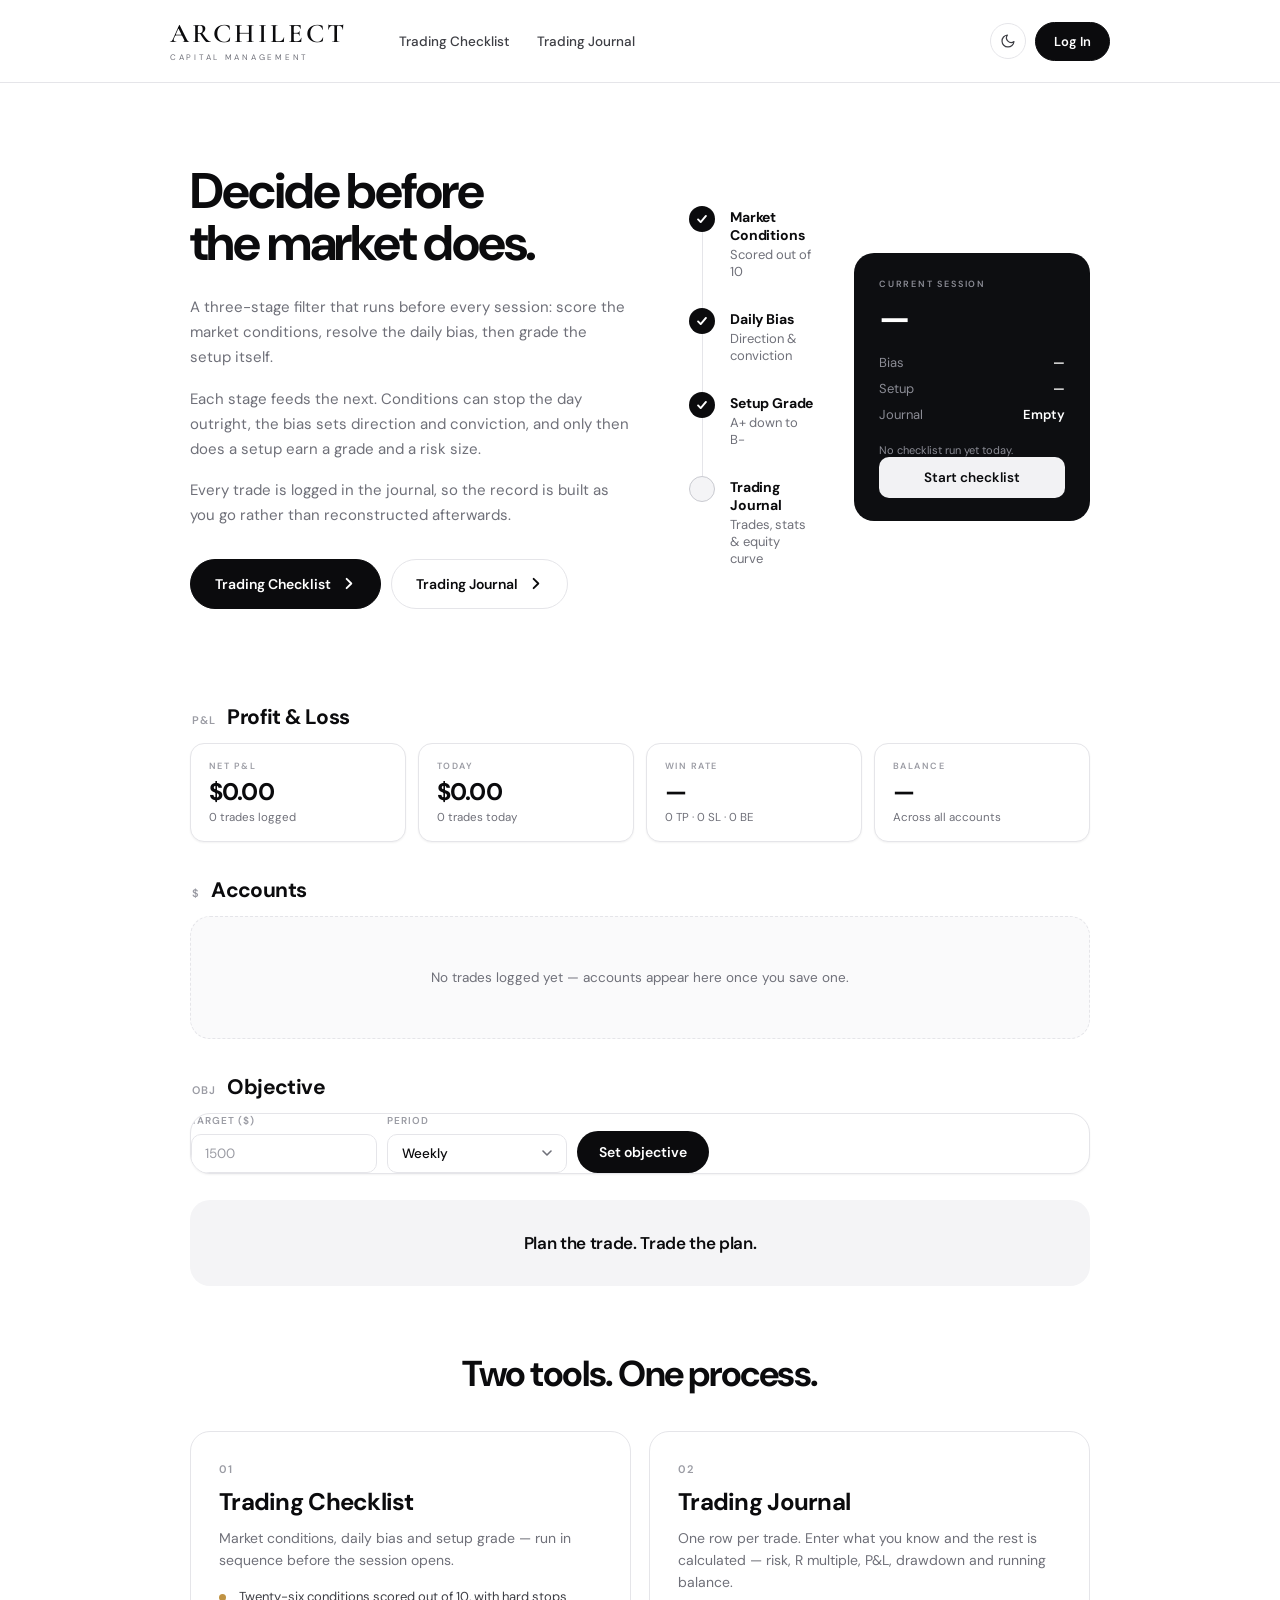
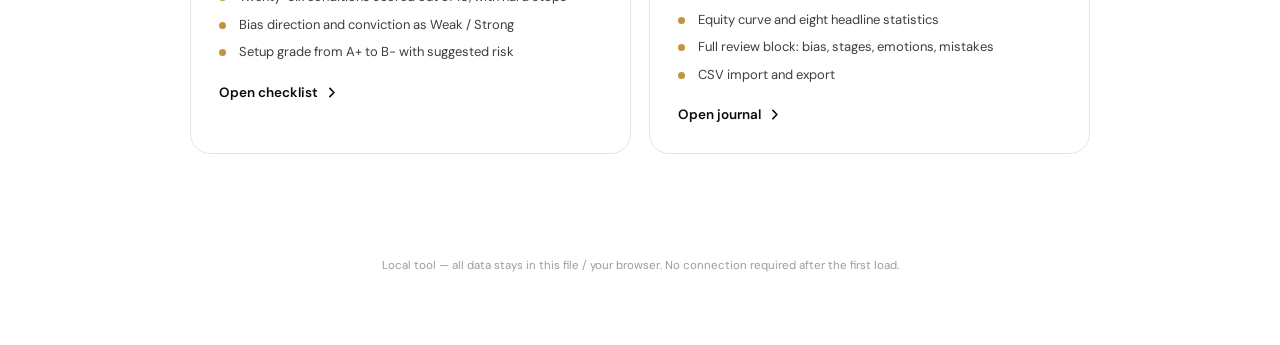
==== index.html @ 13e361a7 "Refactorisation complète de l'architecture" ====
<!DOCTYPE html>
<html lang="en">
<head>
<meta charset="UTF-8">
<meta name="viewport" content="width=device-width, initial-scale=1, viewport-fit=cover">
<meta name="view-transition" content="same-origin">
<title>Archilect — Dashboard</title>
<script src="js/theme-preboot.js"></script>
<link rel="preconnect" href="https://fonts.googleapis.com">
<link href="https://fonts.googleapis.com/css2?family=DM+Mono:wght@400;500&family=DM+Sans:opsz,wght@9..40,400;9..40,500;9..40,600;9..40,700&family=Cormorant+Garamond:wght@500;600&display=swap" rel="stylesheet">
<link rel="stylesheet" href="css/tokens.css">
<link rel="stylesheet" href="css/layout.css">
<link rel="stylesheet" href="css/components.css">
<link rel="stylesheet" href="css/journal-widget.css">
<link rel="stylesheet" href="css/home.css">
<link rel="stylesheet" href="css/journal-page.css">
<link rel="stylesheet" href="css/navigation.css">
<link rel="stylesheet" href="css/dashboard.css">
</head>
<body class="booting no-stepper">

<header class="app-header">
  <div class="header-top">
    <a class="brand" href="index.html" aria-label="Dashboard">
      <span class="mark">Archilect</span>
      <span class="sub">Capital Management</span>
    </a>
    <nav class="home-nav">
      <a class="home-navlink" href="trading-checklist.html">Trading Checklist</a>
      <a class="home-navlink" href="trading-journal.html">Trading Journal</a>
    </nav>
    <div class="header-actions">
      <button class="icon-btn" id="themeBtn" type="button" aria-label="Toggle day / night theme" title="Toggle day / night theme">
        <svg class="icon-moon" viewBox="0 0 24 24" fill="none" stroke="currentColor" stroke-width="1.8" stroke-linecap="round" stroke-linejoin="round" aria-hidden="true"><path d="M21 12.8A9 9 0 1 1 11.2 3a7 7 0 0 0 9.8 9.8z"/></svg>
        <svg class="icon-sun" viewBox="0 0 24 24" fill="none" stroke="currentColor" stroke-width="1.8" stroke-linecap="round" stroke-linejoin="round" aria-hidden="true"><circle cx="12" cy="12" r="4"/><path d="M12 2v2M12 20v2M4.9 4.9l1.4 1.4M17.7 17.7l1.4 1.4M2 12h2M20 12h2M4.9 19.1l1.4-1.4M17.7 6.3l1.4-1.4"/></svg>
      </button>
      <button class="header-cta" id="loginBtn" type="button">Log In</button>
    </div>
  </div>
</header>

<main>

<div id="dashboard-content">

  <section class="home-hero">
    <div class="home-lead">
      <h1 class="home-h1">Decide before<br>the market does.</h1>
      <p>A three-stage filter that runs before every session: score the market conditions, resolve the daily bias, then grade the setup itself.</p>
      <p>Each stage feeds the next. Conditions can stop the day outright, the bias sets direction and conviction, and only then does a setup earn a grade and a risk size.</p>
      <p>Every trade is logged in the journal, so the record is built as you go rather than reconstructed afterwards.</p>
      <div class="home-ctas">
        <a class="home-cta" href="trading-checklist.html"><span>Trading Checklist</span><svg viewBox="0 0 16 16" fill="none" stroke="currentColor" stroke-width="2" stroke-linecap="round" stroke-linejoin="round" aria-hidden="true"><path d="M6 3l5 5-5 5"/></svg></a>
        <a class="home-cta ghost" href="trading-journal.html"><span>Trading Journal</span><svg viewBox="0 0 16 16" fill="none" stroke="currentColor" stroke-width="2" stroke-linecap="round" stroke-linejoin="round" aria-hidden="true"><path d="M6 3l5 5-5 5"/></svg></a>
      </div>
    </div>

    <div class="home-visual">
      <ol class="flow">
        <li class="flow-step"><span class="flow-line"></span><span class="flow-dot"><svg viewBox="0 0 16 16" fill="none" stroke="currentColor" stroke-width="2.2" stroke-linecap="round" stroke-linejoin="round" aria-hidden="true"><path d="M3.5 8.5l3 3 6-7"/></svg></span>
          <span class="flow-text"><span class="flow-name">Market Conditions</span><span class="flow-meta">Scored out of 10</span></span></li>
        <li class="flow-step"><span class="flow-line"></span><span class="flow-dot"><svg viewBox="0 0 16 16" fill="none" stroke="currentColor" stroke-width="2.2" stroke-linecap="round" stroke-linejoin="round" aria-hidden="true"><path d="M3.5 8.5l3 3 6-7"/></svg></span>
          <span class="flow-text"><span class="flow-name">Daily Bias</span><span class="flow-meta">Direction &amp; conviction</span></span></li>
        <li class="flow-step"><span class="flow-line"></span><span class="flow-dot"><svg viewBox="0 0 16 16" fill="none" stroke="currentColor" stroke-width="2.2" stroke-linecap="round" stroke-linejoin="round" aria-hidden="true"><path d="M3.5 8.5l3 3 6-7"/></svg></span>
          <span class="flow-text"><span class="flow-name">Setup Grade</span><span class="flow-meta">A+ down to B-</span></span></li>
        <li class="flow-step"><span class="flow-dot flow-dot-idle"></span>
          <span class="flow-text"><span class="flow-name">Trading Journal</span><span class="flow-meta">Trades, stats &amp; equity curve</span></span></li>
      </ol>

      <div class="snapshot">
        <span class="snap-label">Current session</span>
        <div class="snap-score" id="dash-score">—</div>
        <div class="snap-rows">
          <div class="snap-row"><span>Bias</span><b id="dash-bias">—</b></div>
          <div class="snap-row"><span>Setup</span><b id="dash-grade">—</b></div>
          <div class="snap-row"><span>Journal</span><b id="dash-trades">—</b></div>
        </div>
        <span class="dash-checklist-note" id="dash-checklist-note"></span>
        <a class="snap-btn" id="dash-continue-btn" href="trading-checklist.html">Continue checklist</a>
      </div>
    </div>
  </section>

  <section class="section-group dashboard-section">
    <div class="section-title"><span class="idx">P&amp;L</span>Profit &amp; Loss</div>
    <div class="stat-grid" id="dash-pnl-stats"></div>
  </section>

  <section class="section-group dashboard-section">
    <div class="section-title"><span class="idx">$</span>Accounts</div>
    <div id="dash-accounts"></div>
  </section>

  <section class="section-group dashboard-section">
    <div class="section-title"><span class="idx">Obj</span>Objective</div>
    <div class="card">
      <div class="obj-form" id="obj-form" style="display:none;">
        <div class="jf"><label style="font-size:10px; color:var(--faint); display:block; margin-bottom:7px; text-transform:uppercase; letter-spacing:.1em; font-weight:600;">Target ($)</label><input type="number" id="obj-amount" placeholder="1500" step="any"></div>
        <div class="jf"><label style="font-size:10px; color:var(--faint); display:block; margin-bottom:7px; text-transform:uppercase; letter-spacing:.1em; font-weight:600;">Period</label>
          <select id="obj-period"><option value="weekly">Weekly</option><option value="monthly">Monthly</option></select>
        </div>
        <button class="save-btn" id="obj-save" type="button" style="width:auto; padding:12px 22px;">Set objective</button>
      </div>
      <div class="obj-progress" id="obj-progress" style="display:none;">
        <div class="obj-row">
          <span class="obj-amounts" id="obj-amounts">—</span>
          <span class="obj-pct" id="obj-pct">0%</span>
        </div>
        <div class="progress-track"><div class="progress-fill" id="obj-fill"></div></div>
        <div class="obj-note" id="obj-note"></div>
      </div>
      <button class="obj-edit-link" id="obj-edit-link" type="button" style="display:none;">Edit objective</button>
    </div>
  </section>

  <div class="quote-band">Plan the trade. Trade the plan.</div>

  <section class="home-close">
    <h2 class="home-h2">Two tools. One process.</h2>
    <div class="home-pages">
      <a class="page-card" href="trading-checklist.html">
        <span class="pc-idx">01</span>
        <span class="pc-name">Trading Checklist</span>
        <span class="pc-desc">Market conditions, daily bias and setup grade — run in sequence before the session opens.</span>
        <ul class="pc-list">
          <li>Twenty-six conditions scored out of 10, with hard stops</li>
          <li>Bias direction and conviction as Weak / Strong</li>
          <li>Setup grade from A+ to B- with suggested risk</li>
        </ul>
        <span class="pc-go">Open checklist<svg viewBox="0 0 16 16" fill="none" stroke="currentColor" stroke-width="2" stroke-linecap="round" stroke-linejoin="round" aria-hidden="true"><path d="M6 3l5 5-5 5"/></svg></span>
      </a>
      <a class="page-card" href="trading-journal.html">
        <span class="pc-idx">02</span>
        <span class="pc-name">Trading Journal</span>
        <span class="pc-desc">One row per trade. Enter what you know and the rest is calculated — risk, R multiple, P&amp;L, drawdown and running balance.</span>
        <ul class="pc-list">
          <li>Equity curve and eight headline statistics</li>
          <li>Full review block: bias, stages, emotions, mistakes</li>
          <li>CSV import and export</li>
        </ul>
        <span class="pc-go">Open journal<svg viewBox="0 0 16 16" fill="none" stroke="currentColor" stroke-width="2" stroke-linecap="round" stroke-linejoin="round" aria-hidden="true"><path d="M6 3l5 5-5 5"/></svg></span>
      </a>
    </div>
  </section>

</div>

</main>

<footer class="credit">Local tool — all data stays in this file / your browser. No connection required after the first load.</footer>

<script src="components/custom-dropdown.js"></script>
<script src="components/theme-toggle.js"></script>
<script src="js/trading-journal-engine.js"></script>
<script src="js/dashboard.js"></script>
<script src="js/page-transitions.js"></script>
</body>
</html>
---- css/tokens.css ----
/* ============================================================
   THEME TOKENS
   Light is the default; [data-theme="dark"] on <html> overrides.
   Every colour below is a token so the two themes stay in sync.
   ============================================================ */
:root{
  --bg:#ffffff;
  --surface:#ffffff;
  --menu-bg:#ffffff;
  --bg-alt:#f4f4f6;
  --hover:#fafafb;
  --ink:#0b0b0d;
  --ink-2:#3d3e44;
  --muted:#6f7079;
  --faint:#9b9ca4;
  --line:#e5e5e9;
  --line-strong:#c9cad0;
  --line-soft:#eeeef1;
  --header-bg:rgba(255,255,255,.92);
  --strip-bg:#f4f4f6;
  --strip-border:var(--line);
  --strip-line:var(--line);
  --strip-fg:var(--ink);
  --strip-label:var(--muted);
  --darkcard-bg:#0d0e11;
  --darkcard-line:transparent;
  --btn-bg:#0b0b0d;
  --btn-fg:#ffffff;
  --btn-bg-hover:#26272d;
  --focus-ring:rgba(13,14,17,.07);
  --dot-idle:#c9cad0;
  --dot-ring:#d3d4d9;
  --selection:#dfe0e4;
  --gold:#c09343;
  --gold-soft:rgba(192,147,67,.10);
  --gold-line:rgba(192,147,67,.30);
  --go:#0d8a5c;
  --go-soft:#e6f5ef;
  --go-line:#bfe3d4;
  --stop:#c62f22;
  --stop-soft:#fbebe9;
  --stop-line:#f3c9c4;
  --caution:#a97407;
  --caution-soft:#fcf3e2;
  --caution-line:#eeddb9;
  --grey-soft:#f1f1f4;
  --shadow-sm:0 1px 2px rgba(13,14,17,.05);
  --shadow-lg:0 18px 44px rgba(13,14,17,.14);
  --chev:url("data:image/svg+xml,%3Csvg xmlns='http://www.w3.org/2000/svg' width='10' height='6' viewBox='0 0 10 6'%3E%3Cpath d='M1 1l4 4 4-4' fill='none' stroke='%236f7079' stroke-width='1.6' stroke-linecap='round' stroke-linejoin='round'/%3E%3C/svg%3E");
  --font-brand:'Cormorant Garamond',Georgia,'Times New Roman',serif;
  --font-body:'DM Sans',ui-sans-serif,-apple-system,'Segoe UI',sans-serif;
  --font-mono:'DM Mono',ui-monospace,'SF Mono',monospace;
  --radius:20px;
  --radius-md:14px;
  --radius-sm:10px;
  color-scheme:light;
}
html[data-theme="dark"]{
  --picker-filter:invert(1);
  --bg:#0a0b0d;
  --surface:#141519;
  --menu-bg:#1b1c22;
  --bg-alt:#1b1c21;
  --hover:#1a1b20;
  --ink:#f2f2f4;
  --ink-2:#c3c4ca;
  --muted:#8b8c95;
  --faint:#6a6b74;
  --line:#26272d;
  --line-strong:#3a3b43;
  --line-soft:#1f2025;
  --header-bg:rgba(10,11,13,.90);
  --strip-bg:#1b1c22;
  --strip-border:#2a2b31;
  --strip-line:#2f3038;
  --strip-fg:#f2f2f4;
  --strip-label:#8b8c95;
  --darkcard-bg:#1b1c22;
  --darkcard-line:#2a2b31;
  --btn-bg:#f2f2f4;
  --btn-fg:#0a0b0d;
  --btn-bg-hover:#dcdce0;
  --focus-ring:rgba(242,242,244,.13);
  --dot-idle:#3a3b43;
  --dot-ring:#2f3038;
  --selection:#2f3038;
  --gold:#dabb6f;
  --gold-soft:rgba(218,187,111,.12);
  --gold-line:rgba(218,187,111,.32);
  --go:#3fbf8a;
  --go-soft:rgba(63,191,138,.14);
  --go-line:rgba(63,191,138,.30);
  --stop:#f0776a;
  --stop-soft:rgba(240,119,106,.14);
  --stop-line:rgba(240,119,106,.30);
  --caution:#e0b25c;
  --caution-soft:rgba(224,178,92,.14);
  --caution-line:rgba(224,178,92,.30);
  --grey-soft:#22232a;
  --shadow-sm:0 1px 2px rgba(0,0,0,.40);
  --shadow-lg:0 20px 48px rgba(0,0,0,.62);
  --chev:url("data:image/svg+xml,%3Csvg xmlns='http://www.w3.org/2000/svg' width='10' height='6' viewBox='0 0 10 6'%3E%3Cpath d='M1 1l4 4 4-4' fill='none' stroke='%238b8c95' stroke-width='1.6' stroke-linecap='round' stroke-linejoin='round'/%3E%3C/svg%3E");
  color-scheme:dark;
}

*{box-sizing:border-box;}
html,body{margin:0;padding:0;}
body{
  background:var(--bg);
  color:var(--ink);
  font-family:var(--font-body);
  font-size:15px;
  -webkit-font-smoothing:antialiased;
  padding-bottom:72px;
}
button{font-family:inherit;}
::selection{background:var(--selection);}
/* Only the surfaces cross-fade when the theme flips; everything else swaps instantly. */
body, header.app-header, .card, .summary, .status-strip, .entry, .snap-card,
.empty-state, .cselect-trigger, .seg-btn, .tool-btn, .reset-btn, .icon-btn{
  transition:background-color .22s ease, border-color .22s ease, color .22s ease;
}
---- css/layout.css ----
/* ---------- Header ---------- */
header.app-header{
  position:sticky; top:0; z-index:30;
  background:var(--header-bg);
  backdrop-filter:blur(14px);
  border-bottom:1px solid var(--line);
  padding:20px 20px 0 20px;
}
.header-top{
  display:flex; align-items:center; justify-content:space-between;
  max-width:940px; margin:0 auto; gap:14px;
}
.brand{display:flex; flex-direction:column; gap:5px;}
.brand .mark{
  font-family:var(--font-brand); font-weight:600; font-size:27px;
  letter-spacing:.11em; line-height:1; color:var(--ink);
  text-transform:uppercase;
}
.brand .sub{
  font-size:8px; color:var(--muted); letter-spacing:.34em;
  text-transform:uppercase; font-weight:400;
}
.header-actions{display:flex; align-items:center; gap:9px;}
.icon-btn{
  width:36px; height:36px; flex-shrink:0;
  display:flex; align-items:center; justify-content:center;
  background:transparent; border:1px solid var(--line); border-radius:999px;
  color:var(--ink-2); cursor:pointer; padding:0;
}
.icon-btn:hover{border-color:var(--ink); color:var(--ink); background:var(--bg-alt);}
.icon-btn svg{width:16px; height:16px; display:block;}
html:not([data-theme="dark"]) .icon-btn .icon-sun{display:none;}
html[data-theme="dark"] .icon-btn .icon-moon{display:none;}
.reset-btn{
  background:transparent; border:1px solid var(--line); color:var(--ink-2);
  font-size:12px; font-weight:500;
  padding:9px 16px; border-radius:999px; cursor:pointer; white-space:nowrap;
}
.reset-btn:hover{border-color:var(--ink); color:var(--ink); background:var(--bg-alt);}

/* ---------- Persistent status strip ---------- */
.status-strip{
  max-width:940px; margin:16px auto 0 auto;
  display:flex; align-items:stretch;
  background:var(--strip-bg); border:1px solid var(--strip-border);
  border-radius:var(--radius-md); overflow:hidden;
}
.status-item{
  flex:1 1 0; min-width:0;
  display:flex; flex-direction:column; gap:6px;
  padding:13px 18px;
}
.status-item + .status-item{border-left:1px solid var(--strip-line);}
.status-item .ss-label{
  font-size:8.5px; letter-spacing:.2em; color:var(--strip-label);
  text-transform:uppercase; font-weight:500;
}
.status-item .ss-row{display:flex; align-items:center; gap:9px; flex-wrap:wrap;}
.status-item .ss-value{
  font-weight:700; font-size:17px; color:var(--strip-fg); white-space:nowrap;
  letter-spacing:-.02em; font-variant-numeric:tabular-nums;
  display:grid; grid-template-columns:1fr; opacity:1; margin-right:0;
  transition:grid-template-columns .32s cubic-bezier(.33,.1,.25,1), opacity .22s ease,
             margin-right .32s cubic-bezier(.33,.1,.25,1);
}
.status-item .ss-value > span{overflow:hidden; min-width:0; display:block;}
.status-item .ss-value.collapsed-x{grid-template-columns:0fr; opacity:0; margin-right:-9px;}
.status-item .ss-tag{
  font-size:9.5px; font-weight:600; letter-spacing:.07em;
  padding:4px 9px; border-radius:999px; white-space:nowrap; text-transform:uppercase;
}
.status-item .ss-tag.go{background:var(--go-soft); color:var(--go);}
.status-item .ss-tag.stop{background:var(--stop-soft); color:var(--stop);}
.status-item .ss-tag.caution{background:var(--caution-soft); color:var(--caution);}
.status-item .ss-tag.grey{background:var(--grey-soft); color:var(--muted);}
.status-item .ss-tag.gold{background:var(--gold-soft); color:var(--gold);}

/* ---------- Stepper ---------- */
nav.stepper{
  max-width:940px; margin:8px auto 0 auto;
  display:flex; align-items:stretch;
  overflow-x:auto; -ms-overflow-style:none; scrollbar-width:none;
}
nav.stepper::-webkit-scrollbar{display:none;}
.step{
  flex:1 1 0; min-width:112px;
  display:flex; flex-direction:column; align-items:center; gap:7px;
  padding:12px 4px 13px 4px;
  cursor:pointer; position:relative; background:none; border:none; color:inherit;
}
.step .rail{
  position:absolute; top:20px; left:-50%; width:100%; height:1.5px;
  background:var(--line); z-index:0;
}
.step:first-child .rail{display:none;}
.step .light{
  width:9px; height:9px; border-radius:50%; background:var(--dot-idle);
  border:2px solid var(--bg); box-shadow:0 0 0 1.5px var(--line);
  z-index:1; transition:.25s;
}
.step .light.go{background:var(--go); box-shadow:0 0 0 1.5px var(--go-line);}
.step .light.stop{background:var(--stop); box-shadow:0 0 0 1.5px var(--stop-line);}
.step .light.caution{background:var(--caution); box-shadow:0 0 0 1.5px var(--caution-line);}
.step .light.neutral{background:var(--ink); box-shadow:0 0 0 1.5px var(--dot-ring);}
.step .num{font-size:9.5px; color:var(--faint); font-weight:500; letter-spacing:.08em;}
.step .label{font-size:12.5px; font-weight:600; color:var(--muted); letter-spacing:-.005em;}
.step.active .label{color:var(--ink);}
.step .stateline{font-size:10px; color:var(--faint); font-variant-numeric:tabular-nums;}

/* ---------- Layout ---------- */
main{max-width:940px; margin:0 auto; padding:30px 20px 48px 20px;}
.panel{display:none;}
.panel.active{display:block; animation:fade .52s cubic-bezier(.22,.61,.36,1);}
@keyframes fade{from{opacity:0; transform:translateY(9px);} to{opacity:1; transform:translateY(0);}}

/* ---------- Cross-page transitions ---------- */
/* Two layers. The View Transitions API (opt-in via <meta name="view-transition"
   content="same-origin"> in every page's <head>) where the browser supports cross-document
   transitions on this origin. Underneath it, js/page-transitions.js drives a plain opacity
   fade that works everywhere else too — notably two file:// documents, which some browsers
   treat as different origins and simply skip the API for. */
::view-transition-old(root){ animation: page-fade-out .18s cubic-bezier(.4,0,1,1) both; }
::view-transition-new(root){ animation: page-fade-in .2s cubic-bezier(.22,.61,.36,1) both; }
@keyframes page-fade-out{ from{opacity:1;} to{opacity:0;} }
@keyframes page-fade-in{ from{opacity:0;} to{opacity:1;} }

/* One mechanism only — a CSS `animation` and a `transition` on the same property fight each
   other (animations win the cascade), which is why an earlier version of this looked like a
   dead pause instead of a fade. Entrance reuses the .booting class every page already starts
   with and clears via requestAnimationFrame, so there's nothing extra to wire up. */
/* `transition` is a shorthand — a second declaration replaces rather than merges with
   tokens.css's body{transition:background-color...} theme crossfade, so everything body
   needs to transition has to be listed together here (this rule loads after tokens.css). */
body{
  transform-origin:50% 40%;
  transition:opacity .18s cubic-bezier(.22,.61,.36,1), transform .18s cubic-bezier(.22,.61,.36,1),
    background-color .22s ease, border-color .22s ease, color .22s ease;
}
body.booting{ opacity:0; transform:scale(.985) translateY(4px); }
body.page-out{ opacity:0; transform:scale(1.015); pointer-events:none; }

@media (prefers-reduced-motion:reduce){
  ::view-transition-group(*), ::view-transition-old(*), ::view-transition-new(*){ animation:none !important; }
  body{ transition:none; }
}

/* ---------- Summary ---------- */
.summary{
  border:1px solid var(--line); background:var(--surface);
  border-radius:var(--radius); padding:22px 24px; margin-bottom:26px;
  display:flex; flex-wrap:wrap; gap:16px; align-items:center; justify-content:space-between;
  box-shadow:var(--shadow-sm);
}
.summary .verdict-block{display:flex; align-items:center; gap:14px; min-width:0;}
.verdict-pill{
  font-weight:600; font-size:12px; letter-spacing:.02em;
  padding:7px 14px; border-radius:999px; white-space:nowrap;
}
.verdict-pill.go{background:var(--go-soft); color:var(--go); border:1px solid var(--go-line);}
.verdict-pill.stop{background:var(--stop-soft); color:var(--stop); border:1px solid var(--stop-line);}
.verdict-pill.caution{background:var(--caution-soft); color:var(--caution); border:1px solid var(--caution-line);}
.verdict-pill.grey{background:var(--grey-soft); color:var(--muted); border:1px solid var(--line);}
.verdict-pill.gold{background:var(--gold-soft); color:var(--gold); border:1px solid var(--gold-line);}
.summary .score{
  font-size:36px; font-weight:700; letter-spacing:-.035em; line-height:1;
  font-variant-numeric:tabular-nums;
}
.summary .score .of10{font-size:15px; color:var(--faint); font-weight:500; letter-spacing:-.01em;}
/* Collapses sideways so the verdict pill slides across, matching the header strip. */
.summary .score.score-collapse{
  display:grid; grid-template-columns:1fr; opacity:1; margin-right:0;
  transition:grid-template-columns .32s cubic-bezier(.33,.1,.25,1), opacity .22s ease,
             margin-right .32s cubic-bezier(.33,.1,.25,1);
}
.summary .score.score-collapse > span{overflow:hidden; min-width:0; display:block; white-space:nowrap;}
.summary .score.score-collapse.collapsed-x{grid-template-columns:0fr; opacity:0; margin-right:-14px;}
.summary .meta{font-size:12.5px; color:var(--muted); max-width:100%;}
.summary .alerts{
  width:100%; font-size:12.5px; color:var(--caution); font-weight:500;
  border-top:1px solid transparent; margin-top:0; padding-top:0;
  display:grid; grid-template-rows:0fr; opacity:0;
  transition:grid-template-rows .34s cubic-bezier(.33,.1,.25,1), opacity .2s ease,
             margin-top .34s cubic-bezier(.33,.1,.25,1), padding-top .34s cubic-bezier(.33,.1,.25,1),
             border-top-color .3s ease;
}
.summary .alerts > span{overflow:hidden; min-height:0; display:block;}
.summary .alerts.show{
  grid-template-rows:1fr; opacity:1;
  border-top-color:var(--line); margin-top:16px; padding-top:16px;
}

/* ---------- Sections ---------- */
.section-group{margin-bottom:26px;}
.section-title{
  font-size:21px; font-weight:700; letter-spacing:-.028em;
  color:var(--ink); margin:0 0 12px 2px; display:flex; align-items:baseline; gap:11px;
}
.section-title .idx{
  font-size:11px; font-weight:600; color:var(--faint); letter-spacing:.1em;
  text-transform:uppercase;
}
.card{
  background:var(--surface); border:1px solid var(--line); border-radius:var(--radius);
  overflow:hidden; box-shadow:var(--shadow-sm);
}
---- css/components.css ----
/* ---------- Checklist items ---------- */
.item{
  display:flex; align-items:center; justify-content:space-between; gap:14px;
  padding:14px 18px; border-bottom:1px solid var(--line-soft);
  border-left:3px solid transparent; transition:background-color .14s ease;
}
.item:last-child{border-bottom:none;}
.item:hover{background:var(--hover);}
.item.type-stop{border-left-color:var(--stop);}
.item.type-bonus{border-left-color:var(--go);}
.item.type-alert{border-left-color:var(--caution);}
.item-text-wrap{display:flex; flex-direction:column; gap:6px; min-width:0; flex:1;}
.item-text{font-size:14px; line-height:1.4; color:var(--ink); font-weight:450;}
.item-tags{display:flex; gap:7px; align-items:center; flex-wrap:wrap;}
.pts-badge{
  font-size:10.5px; padding:2px 8px; border-radius:999px; font-weight:600;
  font-variant-numeric:tabular-nums;
}
.pts-badge.neg{color:var(--stop); background:var(--stop-soft);}
.pts-badge.pos{color:var(--go); background:var(--go-soft);}
.pts-badge.zero{color:var(--muted); background:var(--grey-soft);}
.stop-tag{
  font-size:9px; letter-spacing:.1em; font-weight:700; text-transform:uppercase;
  color:var(--stop); border:1px solid var(--stop-line); border-radius:999px; padding:2px 7px;
}
.item-alert{
  font-size:11.5px; color:var(--caution); font-weight:500;
  display:grid; grid-template-rows:0fr; opacity:0; margin-top:-6px;
  transition:grid-template-rows .3s cubic-bezier(.33,.1,.25,1), opacity .2s ease,
             margin-top .3s cubic-bezier(.33,.1,.25,1);
}
.item-alert > span{overflow:hidden; min-height:0; display:block;}
.item-alert.show{grid-template-rows:1fr; opacity:1; margin-top:0;}

/* ---------- Yes / No toggle ---------- */
.seg{display:flex; gap:6px; flex-shrink:0;}
.seg-btn{
  background:var(--surface); color:var(--muted); border:1px solid var(--line);
  padding:8px 15px; border-radius:999px;
  font-size:12.5px; font-weight:600; cursor:pointer; min-width:52px;
}
.seg-btn:hover{border-color:var(--line-strong); color:var(--ink);}
.seg-btn.active{background:var(--btn-bg); border-color:var(--btn-bg); color:var(--btn-fg);}
.seg-btn.active:hover{background:var(--btn-bg); color:var(--btn-fg);}
.seg-btn.active.sel-no{background:var(--grey-soft); border-color:var(--line); color:var(--ink-2);}
.seg-btn.active.sel-no:hover{background:var(--grey-soft); color:var(--ink-2);}

/* ---------- Fields ---------- */
.field-row{
  display:flex; align-items:center; justify-content:space-between; gap:14px;
  padding:14px 18px; border-bottom:1px solid var(--line-soft); flex-wrap:wrap;
}
.field-row:last-child{border-bottom:none;}
.field-row label{font-size:14px; color:var(--ink); flex:1; min-width:170px; font-weight:450;}
input[type=text], input[type=date], input[type=time], input[type=datetime-local], input[type=number], textarea{
  background:var(--surface); color:var(--ink); border:1px solid var(--line);
  border-radius:var(--radius-sm); padding:10px 13px; font-size:13.5px; font-family:var(--font-body);
  transition:border-color .15s ease, box-shadow .15s ease;
}
input[type=text]:hover, input[type=date]:hover, input[type=time]:hover,
input[type=datetime-local]:hover, input[type=number]:hover, textarea:hover{border-color:var(--line-strong);}
input[type=text]:focus, input[type=date]:focus, input[type=time]:focus,
input[type=datetime-local]:focus, input[type=number]:focus, textarea:focus{
  outline:none; border-color:var(--ink); box-shadow:0 0 0 3px var(--focus-ring);
}
/* The native picker icon defaults to a plain black glyph — recolour it so it
   sits quietly on the field instead of standing out as an unstyled system control. */
input[type=date]::-webkit-calendar-picker-indicator,
input[type=time]::-webkit-calendar-picker-indicator,
input[type=datetime-local]::-webkit-calendar-picker-indicator{
  cursor:pointer; opacity:.55; transition:opacity .15s ease;
  filter:var(--picker-filter, none);
}
input[type=date]:hover::-webkit-calendar-picker-indicator,
input[type=time]:hover::-webkit-calendar-picker-indicator,
input[type=datetime-local]:hover::-webkit-calendar-picker-indicator{opacity:.9;}
input::placeholder, textarea::placeholder{color:var(--faint);}
select{
  appearance:none; -webkit-appearance:none; -moz-appearance:none;
  min-width:180px; max-width:100%;
  padding:10px 36px 10px 14px;
  background-color:var(--surface);
  background-image:var(--chev);
  background-repeat:no-repeat; background-position:right 14px center;
  border:1px solid var(--line); border-radius:var(--radius-sm);
  color:var(--ink); font-family:var(--font-body); font-size:13.5px; font-weight:500;
  cursor:pointer;
}
.readonly-field{
  font-size:13.5px; font-weight:600;
  padding:10px 14px; border-radius:var(--radius-sm); min-width:180px; max-width:100%;
  background:var(--gold-soft); border:1px solid var(--gold-line); color:var(--gold);
}

/* ---------- Custom dropdown ---------- */
.cselect{position:relative; display:inline-block; max-width:100%;}
.cselect select{display:none;}
.cselect-trigger{
  display:flex; align-items:center; justify-content:space-between; gap:14px;
  min-width:180px; max-width:100%; width:100%;
  padding:10px 14px;
  background:var(--surface); border:1px solid var(--line); border-radius:var(--radius-sm);
  color:var(--ink); font-family:var(--font-body); font-size:13.5px; font-weight:500;
  cursor:pointer; text-align:left;
}
.cselect-trigger:hover{border-color:var(--line-strong);}
.cselect-trigger:focus-visible{outline:none; border-color:var(--ink); box-shadow:0 0 0 3px var(--focus-ring);}
.cselect.open .cselect-trigger{border-color:var(--ink); box-shadow:0 0 0 3px var(--focus-ring);}
.cselect-chev{flex-shrink:0; transition:transform .24s cubic-bezier(.33,.1,.25,1);}
.cselect-chev path{fill:none; stroke:var(--muted); stroke-width:1.6; stroke-linecap:round; stroke-linejoin:round;}
.cselect.open .cselect-chev{transform:rotate(180deg);}
.cselect.open .cselect-chev path{stroke:var(--ink);}
.cselect-menu{
  position:fixed; z-index:200; display:none;
  background:var(--menu-bg); border:1px solid var(--line); border-radius:var(--radius-md);
  padding:6px;
  box-shadow:var(--shadow-lg);
  max-height:min(340px,58vh); overflow-y:auto;
  opacity:0; transform:translateY(-6px) scale(.985); transform-origin:top center;
  transition:opacity .17s ease, transform .19s cubic-bezier(.33,.1,.25,1);
}
.cselect-menu.mounted{display:block;}
.cselect-menu.visible{opacity:1; transform:translateY(0) scale(1);}
.cselect-menu.flip-up{transform-origin:bottom center;}
.cselect-option{
  display:flex; align-items:center; justify-content:space-between; gap:16px;
  width:100%; padding:10px 12px; border:none; background:transparent; border-radius:var(--radius-sm);
  color:var(--ink-2); font-family:var(--font-body); font-size:13.5px; font-weight:500;
  cursor:pointer; text-align:left; white-space:nowrap;
  transition:background-color .12s ease, color .12s ease;
}
.cselect-option + .cselect-option{margin-top:2px;}
.cselect-option:hover, .cselect-option.active{background:var(--bg-alt); color:var(--ink);}
.cselect-option.selected{color:var(--ink); font-weight:600;}
.cselect-option .tick{opacity:0; font-size:12px; transition:opacity .12s ease;}
.cselect-option.selected .tick{opacity:1;}

/* ---------- Computed rows ---------- */
.calc-row{
  display:flex; justify-content:space-between; align-items:center; gap:14px;
  padding:12px 18px; border-bottom:1px solid var(--line-soft); font-size:13.5px;
}
.calc-row:last-child{border-bottom:none;}
.calc-row .k{color:var(--muted);}
.calc-row .v{font-weight:600; color:var(--ink); text-align:right; font-variant-numeric:tabular-nums;}
.hint{font-size:12.5px; color:var(--muted); margin:10px 2px 16px 2px; line-height:1.6;}

/* ---------- Collapse animation ---------- */
.collapsible{
  display:grid; grid-template-rows:1fr; opacity:1;
  transition:grid-template-rows .46s cubic-bezier(.33,.1,.25,1), opacity .32s ease .08s;
}
.collapsible.collapsed{
  grid-template-rows:0fr; opacity:0; pointer-events:none;
  transition:grid-template-rows .42s cubic-bezier(.33,.1,.25,1), opacity .22s ease;
}
.collapse-inner{overflow:hidden; min-height:0;}
/* Swapping entire Setup sub-panels (not a single field) — no animation needed here. */
.is-hidden{display:none !important;}
.collapse-inner > .field-row{border-bottom:1px solid var(--line-soft);}
body.booting .collapsible,
body.booting .summary .score.score-collapse,
body.booting .item-alert,
body.booting .summary .alerts,
body.booting .status-item .ss-value{transition:none !important;}
@media (prefers-reduced-motion:reduce){
  .collapsible,.item-alert,.summary .alerts,.status-item .ss-value,
  .summary .score.score-collapse,.cselect-menu,.cselect-chev{transition:none !important;}
  .panel.active{animation:none !important;}
}

/* ---------- Scoring guide table ---------- */
.guide-table{width:100%; border-collapse:collapse; font-size:13px;}
.guide-table th,.guide-table td{padding:12px 10px; text-align:left; border-bottom:1px solid var(--line-soft);}
.guide-table tr:last-child td{border-bottom:none;}
.guide-table th{
  color:var(--faint); font-weight:600; font-size:10px; text-transform:uppercase; letter-spacing:.12em;
}
.guide-table td{color:var(--ink-2);}
.guide-table td.grade{font-weight:700; font-size:14px;}
.grade-aplus{color:var(--go);}
.grade-a{color:var(--ink);}
.grade-b{color:var(--caution);}
.grade-bminus{color:var(--stop);}

/* ---------- Modal (trade review prompt) ---------- */
.modal-overlay{
  position:fixed; inset:0; z-index:100;
  display:flex; align-items:center; justify-content:center;
  background:rgba(11,11,13,.44);
  backdrop-filter:blur(8px); -webkit-backdrop-filter:blur(8px);
  padding:20px;
  animation:modal-in-bg .22s ease;
}
.modal-overlay[hidden]{display:none;}
.modal-box{
  background:var(--surface); border:1px solid var(--line);
  border-radius:var(--radius); box-shadow:var(--shadow-lg);
  padding:40px 36px 34px; max-width:380px; width:100%;
  text-align:center;
  animation:modal-in-box .26s cubic-bezier(.22,.61,.36,1);
}
.modal-icon{
  width:42px; height:42px; margin:0 auto 18px auto; border-radius:50%;
  background:var(--go-soft); color:var(--go);
  display:flex; align-items:center; justify-content:center;
}
.modal-icon svg{width:19px; height:19px;}
.modal-icon.danger{background:var(--stop-soft); color:var(--stop);}
.modal-eyebrow{
  font-size:11px; font-weight:600; letter-spacing:.16em; text-transform:uppercase;
  color:var(--faint); margin-bottom:12px;
}
.modal-question{
  font-size:24px; font-weight:700; letter-spacing:-.025em;
  color:var(--ink); line-height:1.32; margin-bottom:30px;
}
.modal-actions{display:grid; grid-template-columns:1fr 1fr; gap:10px;}
.modal-actions .nav-btn{padding:13px 0; justify-content:center; font-size:14px;}
@keyframes modal-in-bg{from{opacity:0;} to{opacity:1;}}
@keyframes modal-in-box{from{opacity:0; transform:scale(.94) translateY(6px);} to{opacity:1; transform:scale(1) translateY(0);}}
@media (prefers-reduced-motion:reduce){
  .modal-overlay,.modal-box{animation:none !important;}
}
---- css/journal-widget.css ----
/* ---------- Journal ---------- */
.journal-form{display:grid; grid-template-columns:1fr 1fr; gap:14px; margin-bottom:20px;}
.journal-form .full{grid-column:1/-1;}
.journal-form label{
  font-size:10px; color:var(--faint); display:block; margin-bottom:7px;
  text-transform:uppercase; letter-spacing:.12em; font-weight:600;
}
.journal-form select, .journal-form input, .journal-form textarea{width:100%;}
.save-btn{
  background:var(--btn-bg); color:var(--btn-fg); border:none; border-radius:999px;
  padding:14px 20px; font-weight:600; font-size:14px; cursor:pointer; width:100%;
  transition:background-color .16s ease;
}
.save-btn:hover{background:var(--btn-bg-hover);}
.journal-snapshot{display:grid; grid-template-columns:repeat(3,1fr); gap:12px; margin-bottom:20px;}
.snap-card{background:var(--bg-alt); border-radius:var(--radius-md); padding:14px 15px;}
.snap-card .snap-k{
  font-size:9px; color:var(--faint); text-transform:uppercase; letter-spacing:.14em;
  margin-bottom:7px; font-weight:600;
}
.snap-card .snap-v{font-size:13.5px; font-weight:600; color:var(--ink);}
.journal-toolbar{display:flex; gap:10px; margin:30px 0 14px 0;}
.tool-btn{
  background:var(--surface); border:1px solid var(--line); color:var(--ink-2);
  padding:9px 16px; border-radius:999px; font-size:12.5px; font-weight:500; cursor:pointer;
}
.tool-btn:hover{border-color:var(--ink); color:var(--ink);}
.tool-btn.danger:hover{border-color:var(--stop); color:var(--stop);}
.entry{
  background:var(--surface); border:1px solid var(--line); border-radius:var(--radius-md);
  padding:16px 18px; margin-bottom:12px; box-shadow:var(--shadow-sm);
}
.entry.editing{border-color:var(--ink); box-shadow:0 0 0 1px var(--ink);}
.entry-head{display:flex; justify-content:space-between; align-items:center; gap:12px; margin-bottom:12px;}
.entry-date{font-weight:700; font-size:14px; letter-spacing:-.01em; font-variant-numeric:tabular-nums;}
.entry-asset{font-size:12.5px; color:var(--muted);}
.entry-actions{display:flex; align-items:center; gap:2px; flex-shrink:0;}
.entry-edit,.entry-del{background:none; border:none; color:var(--faint); cursor:pointer; padding:5px 6px; border-radius:6px; display:flex; align-items:center; justify-content:center;}
.entry-edit svg{width:14px; height:14px;}
.entry-edit:hover{color:var(--ink); background:var(--bg-alt);}
.entry-del{font-size:15px;}
.entry-del:hover{color:var(--stop); background:var(--stop-soft);}
.entry-tags{display:flex; gap:8px; flex-wrap:wrap; margin-bottom:8px;}
.entry-notes{font-size:12.5px; color:var(--muted); font-style:italic;}
.empty-state{
  text-align:center; padding:52px 24px; color:var(--muted); font-size:13.5px;
  border:1px dashed var(--line); border-radius:var(--radius); background:var(--hover);
}
---- css/home.css ----
/* ============================================================
   HOME VIEW
   ============================================================ */
/* Pages with no status-strip / stepper below the header need their own bottom breathing
   room before the border — the Dashboard and Trading Journal pages carry this class. */
body.no-stepper header.app-header{padding-bottom:20px;}

.brand{
  background:none; border:none; padding:0; margin:0; text-align:left;
  display:flex; flex-direction:column; gap:5px; cursor:pointer; text-decoration:none;
}
.brand .mark{display:block;}
.brand .sub{display:block;}

.home-nav{display:flex; align-items:center; gap:4px; flex:1; margin-left:26px;}
.home-navlink{
  background:none; border:none; cursor:pointer; text-decoration:none;
  font-size:13.5px; font-weight:500; color:var(--ink-2);
  padding:8px 12px; border-radius:999px;
  transition:background-color .15s ease, color .15s ease;
}
.home-navlink:hover{background:var(--bg-alt); color:var(--ink);}
.header-cta{
  background:var(--btn-bg); color:var(--btn-fg); border:1px solid var(--btn-bg);
  font-size:13px; font-weight:600; padding:10px 18px; border-radius:999px;
  cursor:pointer; white-space:nowrap;
  transition:background-color .16s ease, border-color .16s ease;
}
.header-cta:hover{background:var(--btn-bg-hover); border-color:var(--btn-bg-hover);}

.home-hero{
  display:grid; grid-template-columns:1.05fr .95fr; gap:56px; align-items:center;
  padding:52px 0 60px;
}
.home-h1{
  font-size:50px; font-weight:700; letter-spacing:-.042em; line-height:1.04;
  margin:0 0 26px 0; color:var(--ink);
}
.home-lead p{font-size:15px; color:var(--muted); line-height:1.68; margin:0 0 16px 0; max-width:44ch;}
.home-cta{
  display:inline-flex; align-items:center; gap:10px; margin-top:14px;
  background:var(--btn-bg); color:var(--btn-fg); border:1px solid var(--btn-bg);
  font-size:14px; font-weight:600; padding:15px 24px; border-radius:999px; cursor:pointer;
  text-decoration:none; transition:background-color .16s ease, border-color .16s ease;
}
.home-cta:hover{background:var(--btn-bg-hover); border-color:var(--btn-bg-hover);}
.home-cta svg{width:15px; height:15px; flex-shrink:0;}

.home-visual{display:flex; align-items:center; gap:38px; justify-content:flex-end;}
.flow{list-style:none; margin:0; padding:0; display:flex; flex-direction:column;}
.flow-step{display:flex; gap:15px; align-items:flex-start; position:relative; padding-bottom:28px;}
.flow-step:last-child{padding-bottom:0;}
.flow-line{position:absolute; left:12.5px; top:26px; bottom:0; width:1.5px; background:var(--line);}
.flow-dot{
  width:26px; height:26px; border-radius:50%; flex-shrink:0; z-index:1;
  background:var(--btn-bg); color:var(--btn-fg);
  display:flex; align-items:center; justify-content:center;
}
.flow-dot svg{width:14px; height:14px;}
.flow-dot-idle{background:var(--bg-alt); border:1.5px solid var(--line-strong);}
.flow-text{display:flex; flex-direction:column; gap:2px; padding-top:2px;}
.flow-name{font-size:14px; font-weight:700; color:var(--ink); letter-spacing:-.012em;}
.flow-meta{font-size:13px; color:var(--muted);}

.snapshot{
  background:var(--darkcard-bg); border:1px solid var(--darkcard-line);
  border-radius:var(--radius); padding:24px 24px 22px; width:236px; flex-shrink:0;
}
.snap-label{
  font-size:9px; letter-spacing:.2em; text-transform:uppercase;
  color:#8b8c95; font-weight:600; display:block; margin-bottom:12px;
}
.snap-score{
  font-size:34px; font-weight:700; color:#fff; letter-spacing:-.04em; line-height:1;
  font-variant-numeric:tabular-nums;
}
.snap-of{font-size:15px; color:#8b8c95; font-weight:500;}
.snap-rows{margin:18px 0 20px 0; display:flex; flex-direction:column; gap:9px;}
.snap-row{display:flex; justify-content:space-between; align-items:baseline; gap:12px; font-size:13px;}
.snap-row span{color:#8b8c95;}
.snap-row b{color:#fff; font-weight:600;}
.snap-btn{
  display:block; width:100%; box-sizing:border-box; text-align:center; text-decoration:none;
  background:#f2f2f4; color:#0a0b0d; border:none; border-radius:var(--radius-sm);
  padding:12px 14px; font-size:13.5px; font-weight:600; cursor:pointer;
  transition:background-color .16s ease;
}
.snap-btn:hover{background:#ffffff;}

.quote-band{
  background:var(--bg-alt); border-radius:var(--radius);
  padding:32px 26px; text-align:center;
  font-size:17px; font-weight:600; color:var(--ink); letter-spacing:-.02em;
}

.home-close{padding:64px 0 20px;}
.home-h2{
  font-size:36px; font-weight:700; letter-spacing:-.04em; text-align:center;
  margin:0 0 34px 0; color:var(--ink);
}
.home-cards{display:grid; grid-template-columns:repeat(3,1fr); gap:16px;}
.home-card{
  display:flex; flex-direction:column; align-items:flex-start; gap:9px;
  background:var(--surface); border:1px solid var(--line); border-radius:var(--radius);
  padding:26px 24px; cursor:pointer; text-align:left; font-family:var(--font-body);
  transition:border-color .16s ease, transform .16s ease, box-shadow .16s ease;
}
.home-card:hover{border-color:var(--ink); transform:translateY(-2px); box-shadow:var(--shadow-sm);}
.hc-idx{font-size:11px; font-weight:600; color:var(--faint); letter-spacing:.12em;}
.hc-name{font-size:18px; font-weight:700; color:var(--ink); letter-spacing:-.026em;}
.hc-desc{font-size:13.5px; color:var(--muted); line-height:1.6; flex:1;}
.hc-go{
  display:inline-flex; align-items:center; gap:7px; margin-top:10px;
  font-size:13px; font-weight:600; color:var(--ink);
}
.hc-go svg{width:13px; height:13px; transition:transform .16s ease;}
.home-card:hover .hc-go svg{transform:translateX(3px);}

@media (max-width:900px){
  .home-hero{grid-template-columns:1fr; gap:44px; padding:36px 0 44px;}
  .home-h1{font-size:38px;}
  .home-visual{flex-direction:column; align-items:stretch; gap:28px; justify-content:flex-start;}
  .snapshot{width:100%;}
  .home-cards{grid-template-columns:1fr;}
  .home-h2{font-size:28px;}
  .home-nav{margin-left:0; gap:2px; flex:1 1 100%; order:3; margin-top:6px;}
  .home-navlink{font-size:12.5px; padding:7px 10px;}
  .home-close{padding:44px 0 12px;}
}
---- css/journal-page.css ----
/* ============================================================
   TRADING JOURNAL
   ============================================================ */
.home-navlink.on{background:var(--bg-alt); color:var(--ink); font-weight:600;}

.j-head{display:flex; align-items:flex-end; justify-content:space-between; gap:18px; flex-wrap:wrap; padding:8px 0 26px;}
.j-title{font-size:36px; font-weight:700; letter-spacing:-.04em; margin:0 0 6px 0;}
.j-sub{font-size:14px; color:var(--muted); margin:0;}
.j-head-actions{display:flex; gap:9px; align-items:center; flex-wrap:wrap;}

.stat-grid{display:grid; grid-template-columns:repeat(4,1fr); gap:12px; margin-bottom:16px;}
.stat{background:var(--surface); border:1px solid var(--line); border-radius:var(--radius-md); padding:16px 18px; box-shadow:var(--shadow-sm);}
.stat-k{font-size:9px; letter-spacing:.16em; text-transform:uppercase; color:var(--faint); font-weight:600; display:block; margin-bottom:8px;}
.stat-v{font-size:24px; font-weight:700; letter-spacing:-.035em; font-variant-numeric:tabular-nums; line-height:1;}
.stat-v.pos{color:var(--go);} .stat-v.neg{color:var(--stop);}
.stat-sub{font-size:11.5px; color:var(--muted); margin-top:6px; display:block;}

.j2-chartcard{padding:20px 22px 12px; margin-bottom:18px;}
.j2-chart-head{display:flex; justify-content:space-between; align-items:baseline; margin-bottom:12px;}
.j2-chart-label{font-size:9px; letter-spacing:.16em; text-transform:uppercase; color:var(--faint); font-weight:600;}
.j2-chart-sub{font-size:12.5px; color:var(--muted); margin-left:12px;}
#j2-chart svg{display:block; width:100%; height:auto;}
.j2-chart-empty{padding:36px 0; text-align:center; color:var(--faint); font-size:13px;}

.j2-form{padding:24px; margin-bottom:20px;}
.j2-group + .j2-group{margin-top:26px; padding-top:24px; border-top:1px solid var(--line-soft);}
.j2-group-title{font-size:10px; letter-spacing:.16em; text-transform:uppercase; color:var(--faint); font-weight:600; margin-bottom:14px;}
.j2-note{text-transform:none; letter-spacing:0; color:var(--faint); font-weight:500; font-size:11px; margin-left:8px;}
.jf-grid{display:grid; grid-template-columns:repeat(4,1fr); gap:14px;}
.jf-wide{margin-top:14px;}
.jf label{font-size:10px; color:var(--faint); display:block; margin-bottom:7px; text-transform:uppercase; letter-spacing:.1em; font-weight:600;}
.jf input, .jf select, .jf textarea{width:100%;}
.chipset{display:flex; flex-wrap:wrap; gap:7px;}
.chip{background:var(--surface); border:1px solid var(--line); color:var(--muted); padding:7px 13px; border-radius:999px; font-size:12.5px; font-weight:500; cursor:pointer; transition:.14s ease; font-family:var(--font-body);}
.chip:hover{border-color:var(--line-strong); color:var(--ink);}
.chip.on{background:var(--btn-bg); border-color:var(--btn-bg); color:var(--btn-fg); font-weight:600;}
.j2-preview{margin-top:22px; padding:16px 18px; border-radius:var(--radius-md); background:var(--bg-alt); font-size:13px; color:var(--muted); display:flex; flex-wrap:wrap; gap:20px;}
.j2-preview b{color:var(--ink); font-weight:700; font-variant-numeric:tabular-nums;}
.preview-missing{
  display:none; font-size:12px; font-weight:600; color:var(--caution);
  margin:22px 2px 8px 2px; line-height:1.5;
}
.preview-missing.show{display:block;}
.preview-missing.show + .j2-preview{margin-top:0;}
.j2-formbar{display:flex; justify-content:flex-end; gap:10px; margin-top:20px;}

.j2-filters{display:flex; gap:10px; flex-wrap:wrap; margin-bottom:14px; align-items:center;}
.j2-filters select{min-width:150px;}
.j2-filters .tool-btn{margin-left:auto;}

.j2-tablewrap{padding:0; overflow-x:auto;}
.j2-table{width:100%; border-collapse:collapse; font-size:13px; min-width:820px;}
.j2-table th{text-align:left; padding:13px 14px; font-size:9.5px; letter-spacing:.13em; text-transform:uppercase; color:var(--faint); font-weight:600; border-bottom:1px solid var(--line); white-space:nowrap;}
.j2-table th.num, .j2-table td.num{text-align:right; font-variant-numeric:tabular-nums;}
.j2-table td{padding:13px 14px; border-bottom:1px solid var(--line-soft); color:var(--ink-2); white-space:nowrap;}
.j2-table tbody tr:last-child td{border-bottom:none;}
.j2-table tbody tr.row-main{cursor:pointer;}
.j2-table tbody tr.row-main:hover{background:var(--hover);}
.j2-table td.pos{color:var(--go); font-weight:600;}
.j2-table td.neg{color:var(--stop); font-weight:600;}
.res-pill{display:inline-block; padding:3px 9px; border-radius:999px; font-size:10.5px; font-weight:700; letter-spacing:.04em;}
.res-TP{background:var(--go-soft); color:var(--go);}
.res-SL{background:var(--stop-soft); color:var(--stop);}
.res-BE{background:var(--grey-soft); color:var(--muted);}
.res-Missed{background:var(--caution-soft); color:var(--caution);}
.row-del{background:none; border:none; color:var(--faint); cursor:pointer; font-size:15px; padding:2px 7px; border-radius:6px;}
.row-del:hover{color:var(--stop); background:var(--stop-soft);}
.row-detail td{background:var(--bg-alt); white-space:normal; padding:16px 18px;}
.det-grid{display:grid; grid-template-columns:repeat(4,1fr); gap:14px 22px;}
.det k{display:block; font-size:9px; letter-spacing:.14em; text-transform:uppercase; color:var(--faint); font-weight:600; margin-bottom:4px;}
.det v{display:block; font-size:13px; color:var(--ink);}
.det v a{color:var(--gold); text-decoration:underline; text-underline-offset:2px;}
.det-notes{grid-column:1/-1; font-style:italic; color:var(--muted); font-size:13px; line-height:1.6;}

.home-ctas{display:flex; gap:10px; flex-wrap:wrap; margin-top:14px;}
.home-cta.ghost{background:transparent; color:var(--ink); border:1px solid var(--line);}
.home-cta.ghost:hover{background:var(--bg-alt); border-color:var(--ink);}
.home-pages{display:grid; grid-template-columns:1fr 1fr; gap:18px;}
.page-card{display:flex; flex-direction:column; align-items:flex-start; gap:10px; background:var(--surface); border:1px solid var(--line); border-radius:var(--radius); padding:30px 28px; cursor:pointer; text-align:left; text-decoration:none; font-family:var(--font-body); transition:border-color .16s ease, transform .16s ease, box-shadow .16s ease;}
.page-card:hover{border-color:var(--ink); transform:translateY(-2px); box-shadow:var(--shadow-sm);}
.pc-idx{font-size:11px; font-weight:600; color:var(--faint); letter-spacing:.12em;}
.pc-name{font-size:24px; font-weight:700; color:var(--ink); letter-spacing:-.03em;}
.pc-desc{font-size:14px; color:var(--muted); line-height:1.6;}
.pc-list{margin:6px 0 0 0; padding:0; list-style:none; display:flex; flex-direction:column; gap:8px; width:100%;}
.pc-list li{font-size:13px; color:var(--ink-2); padding-left:20px; position:relative; line-height:1.5;}
.pc-list li::before{content:""; position:absolute; left:0; top:7px; width:7px; height:7px; border-radius:50%; background:var(--gold);}
.pc-go{display:inline-flex; align-items:center; gap:7px; margin-top:12px; font-size:13.5px; font-weight:600; color:var(--ink);}
.pc-go svg{width:13px; height:13px; transition:transform .16s ease;}
.page-card:hover .pc-go svg{transform:translateX(3px);}

@media (max-width:900px){
  .stat-grid{grid-template-columns:repeat(2,1fr);}
  .jf-grid{grid-template-columns:repeat(2,1fr);}
  .det-grid{grid-template-columns:repeat(2,1fr);}
  .j-title{font-size:28px;}
  .j2-form{padding:18px;}
  .home-pages{grid-template-columns:1fr;}
}
@media (max-width:560px){
  .stat-grid{grid-template-columns:1fr;}
  .jf-grid{grid-template-columns:1fr;}
}
---- css/navigation.css ----
/* ---------- Bottom-of-panel navigation ---------- */
.panel-nav{
  display:flex; align-items:center; gap:12px; flex-wrap:wrap;
  margin-top:34px; padding-top:24px; border-top:1px solid var(--line);
}
.panel-nav .nav-btn.next{margin-left:auto;}
.nav-btn{
  display:inline-flex; align-items:center; gap:9px;
  padding:12px 20px; border-radius:999px; cursor:pointer;
  font-size:13.5px; font-weight:600; font-family:var(--font-body);
  transition:background-color .16s ease, border-color .16s ease, color .16s ease;
}
.nav-btn svg{width:15px; height:15px; flex-shrink:0;}
.nav-btn.next{background:var(--btn-bg); color:var(--btn-fg); border:1px solid var(--btn-bg);}
.nav-btn.next:hover{background:var(--btn-bg-hover); border-color:var(--btn-bg-hover);}
.nav-btn.back{background:transparent; color:var(--ink-2); border:1px solid var(--line);}
.nav-btn.back:hover{border-color:var(--ink); color:var(--ink); background:var(--bg-alt);}
.nav-btn.danger{background:var(--stop); color:#fff; border:1px solid var(--stop);}
.nav-btn.danger:hover{background:var(--stop); filter:brightness(1.08);}
footer.credit{
  max-width:940px; margin:36px auto 0 auto; padding:0 20px; text-align:center;
  font-size:11.5px; color:var(--faint);
}

@media (max-width:640px){
  .journal-form{grid-template-columns:1fr;}
  .journal-snapshot{grid-template-columns:1fr;}
  .step{min-width:88px;}
  .status-strip{flex-wrap:wrap;}
  .status-item{flex:1 1 100%;}
  .status-item + .status-item{border-left:none; border-top:1px solid var(--strip-line);}
  .brand .mark{font-size:22px;}
  .summary{padding:18px;}
  .summary .score{font-size:30px;}
  main{padding:22px 16px 40px 16px;}
  .item,.field-row,.calc-row{padding-left:14px; padding-right:14px;}
  .panel-nav .nav-btn{flex:1 1 100%; justify-content:center;}
  .panel-nav .nav-btn.next{margin-left:0; order:-1;}
}
---- css/dashboard.css ----
/* ============================================================
   DASHBOARD — accounts grid, objective progress bar
   ============================================================ */
.dashboard-section{margin-top:34px;}
.dash-accounts-grid{display:grid; grid-template-columns:repeat(auto-fit,minmax(210px,1fr)); gap:14px;}
.dash-account-card{padding:16px 18px;}
.dash-account-card .calc-row .k{font-weight:600; color:var(--ink);}
.calc-row .v.pos{color:var(--go);}
.calc-row .v.neg{color:var(--stop);}

.obj-progress{margin-top:4px;}
.obj-row{display:flex; justify-content:space-between; align-items:baseline; margin-bottom:10px; gap:12px;}
.obj-amounts{font-size:15px; font-weight:700; color:var(--ink); font-variant-numeric:tabular-nums;}
.obj-amounts .of{font-weight:500; color:var(--muted);}
.obj-pct{font-size:12.5px; color:var(--muted); font-variant-numeric:tabular-nums;}
.progress-track{background:var(--bg-alt); border-radius:999px; height:10px; overflow:hidden;}
.progress-fill{height:100%; background:var(--go); border-radius:999px; width:0%; transition:width .3s ease;}
.obj-note{font-size:12.5px; color:var(--muted); margin-top:10px;}
.obj-note.neg{color:var(--stop);}
.obj-edit-link{background:none; border:none; padding:0; color:var(--faint); font-size:12px; cursor:pointer; text-decoration:underline; text-underline-offset:2px; margin-top:12px;}
.obj-edit-link:hover{color:var(--ink);}
.obj-form{display:flex; gap:10px; flex-wrap:wrap; align-items:flex-end;}
.obj-form .jf{min-width:150px;}
.obj-empty{font-size:13.5px; color:var(--muted); margin-bottom:14px; line-height:1.6;}

.dash-checklist-note{font-size:11px; color:#8b8c95; margin-top:10px; display:block;}

@media (max-width:560px){
  .dash-accounts-grid{grid-template-columns:1fr;}
}
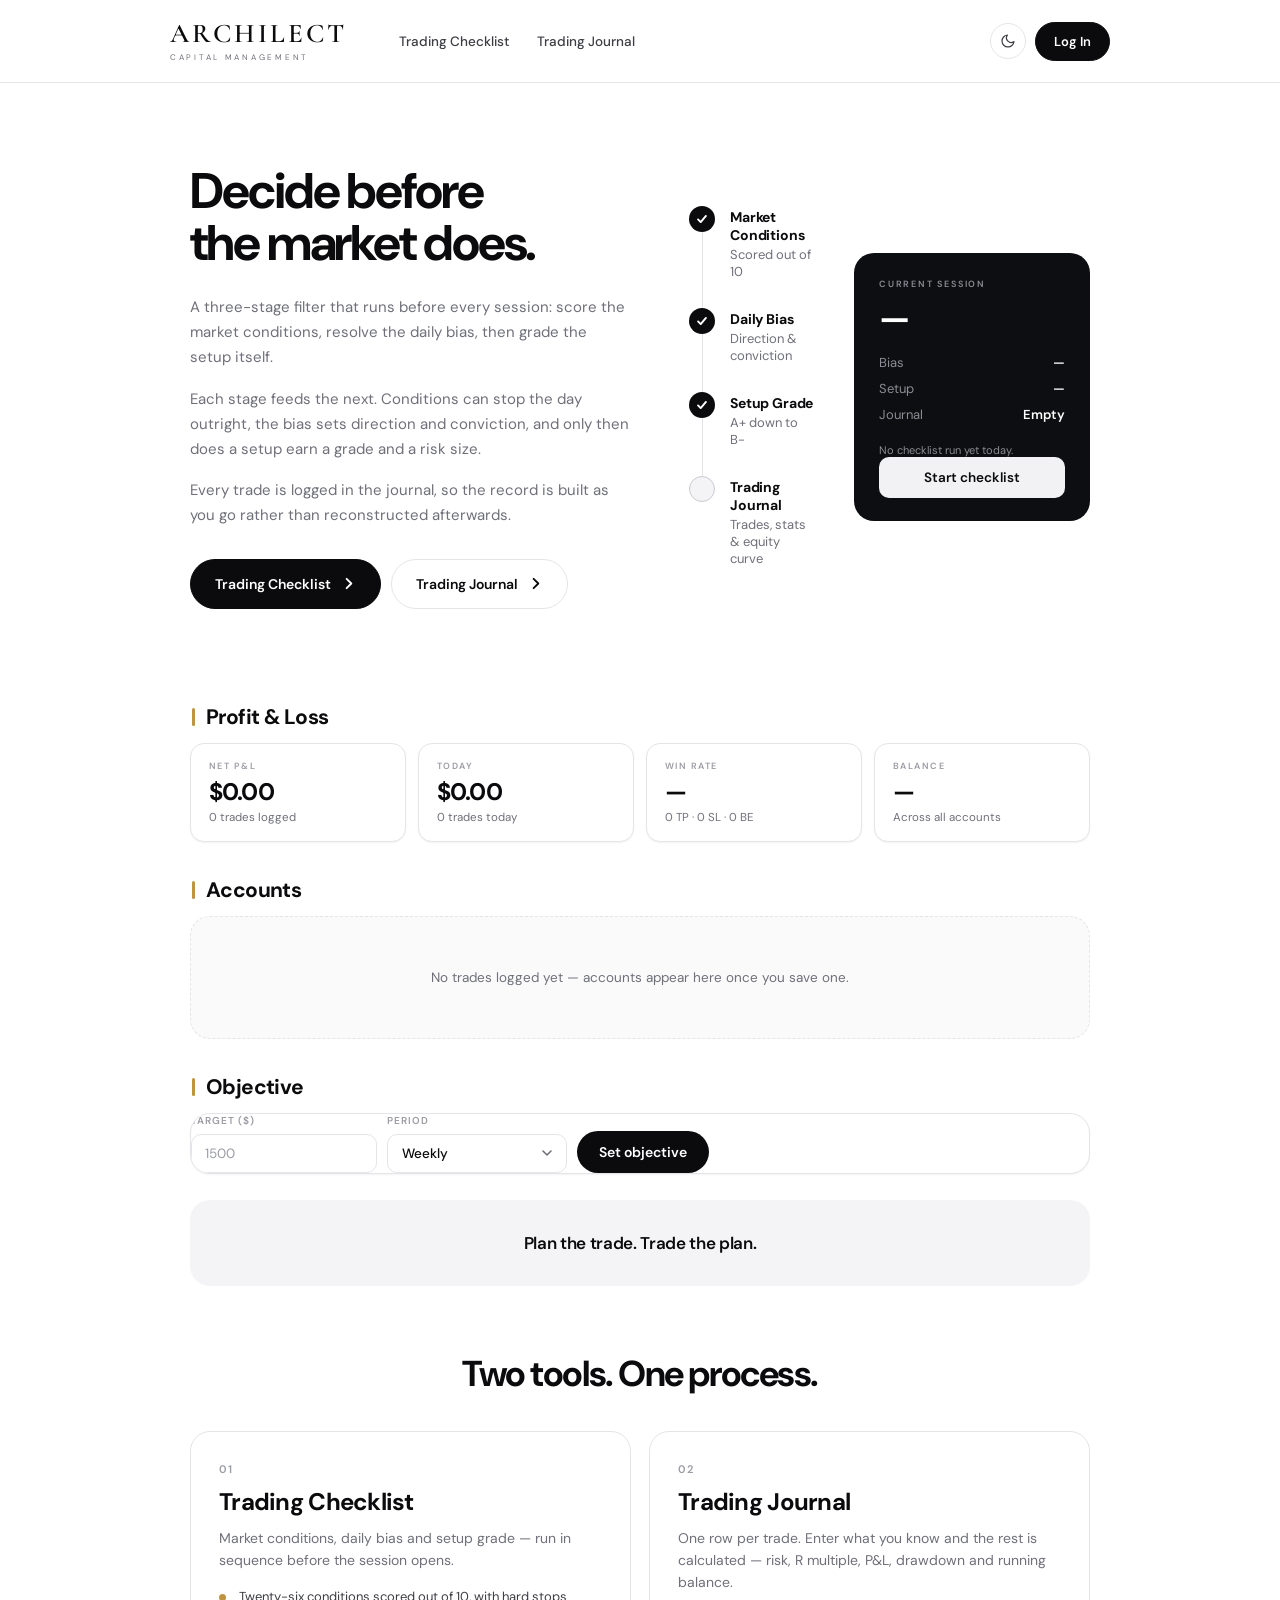
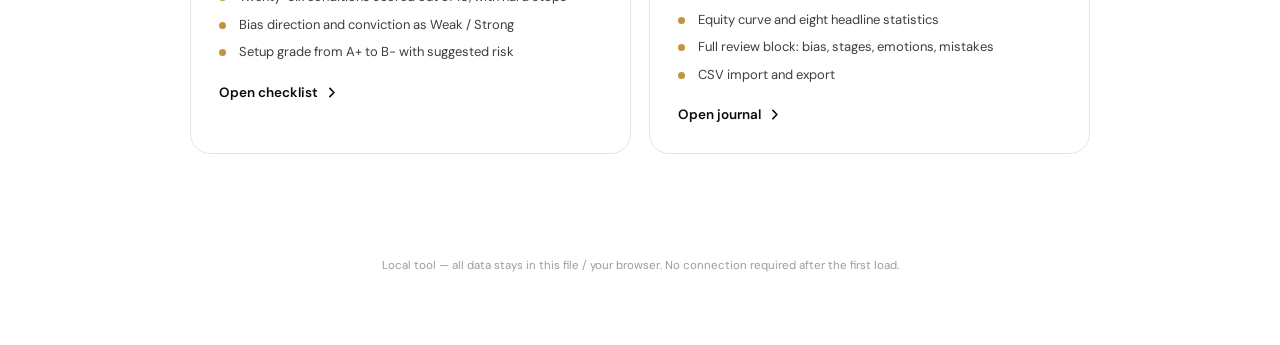
==== commit 6b514091: "Update 1.01" ====
--- a/index.html
+++ b/index.html
@@ -6,6 +6,7 @@
 <meta name="view-transition" content="same-origin">
 <title>Archilect — Dashboard</title>
 <script src="js/theme-preboot.js"></script>
+<script src="js/nav-direction-preboot.js"></script>
 <link rel="preconnect" href="https://fonts.googleapis.com">
 <link href="https://fonts.googleapis.com/css2?family=DM+Mono:wght@400;500&family=DM+Sans:opsz,wght@9..40,400;9..40,500;9..40,600;9..40,700&family=Cormorant+Garamond:wght@500;600&display=swap" rel="stylesheet">
 <link rel="stylesheet" href="css/tokens.css">
--- a/css/layout.css
+++ b/css/layout.css
@@ -132,12 +132,21 @@
    tokens.css's body{transition:background-color...} theme crossfade, so everything body
    needs to transition has to be listed together here (this rule loads after tokens.css). */
 body{
-  transform-origin:50% 40%;
-  transition:opacity .18s cubic-bezier(.22,.61,.36,1), transform .18s cubic-bezier(.22,.61,.36,1),
+  transition:opacity .2s cubic-bezier(.22,.61,.36,1), transform .2s cubic-bezier(.22,.61,.36,1),
     background-color .22s ease, border-color .22s ease, color .22s ease;
 }
+/* Undirected fallback (first-ever load, a bookmark, a page linking to itself). */
 body.booting{ opacity:0; transform:scale(.985) translateY(4px); }
 body.page-out{ opacity:0; transform:scale(1.015); pointer-events:none; }
+
+/* Directional slide through the fixed page order Dashboard → Checklist → Journal — forward
+   navigations move content leftward (paging ahead), backward ones move it rightward, same
+   convention as a carousel. js/nav-direction-preboot.js sets data-nav-dir before first paint;
+   js/page-transitions.js applies the matching exit class at click time. */
+html[data-nav-dir="fwd"] body.booting{ opacity:0; transform:translateX(30px); }
+html[data-nav-dir="back"] body.booting{ opacity:0; transform:translateX(-30px); }
+body.page-out-fwd{ opacity:0; transform:translateX(-30px); pointer-events:none; }
+body.page-out-back{ opacity:0; transform:translateX(30px); pointer-events:none; }
 
 @media (prefers-reduced-motion:reduce){
   ::view-transition-group(*), ::view-transition-old(*), ::view-transition-new(*){ animation:none !important; }
@@ -195,9 +204,13 @@
   font-size:21px; font-weight:700; letter-spacing:-.028em;
   color:var(--ink); margin:0 0 12px 2px; display:flex; align-items:baseline; gap:11px;
 }
+/* The badge text (01, A, $, i...) is kept in the markup for screen readers / semantics,
+   but visually replaced with a plain accent bar — text-indent pushes it out of the clipped
+   box, so this works for every title's badge content without touching any HTML. */
 .section-title .idx{
-  font-size:11px; font-weight:600; color:var(--faint); letter-spacing:.1em;
-  text-transform:uppercase;
+  display:inline-block; align-self:center; flex-shrink:0;
+  width:3px; height:18px; border-radius:2px; background:var(--gold);
+  overflow:hidden; white-space:nowrap; text-indent:-9999px;
 }
 .card{
   background:var(--surface); border:1px solid var(--line); border-radius:var(--radius);
--- a/css/journal-widget.css
+++ b/css/journal-widget.css
@@ -46,3 +46,83 @@
   text-align:center; padding:52px 24px; color:var(--muted); font-size:13.5px;
   border:1px dashed var(--line); border-radius:var(--radius); background:var(--hover);
 }
+
+/* ---------- Today's USD News ---------- */
+.today-date{
+  font-size:11px; font-weight:600; color:var(--faint); text-transform:uppercase;
+  letter-spacing:.1em; margin:0 2px 8px 2px;
+}
+.news-card{padding:14px;}
+.news-form{display:flex; gap:10px; align-items:stretch;}
+.news-time-group{display:flex; gap:6px; flex:0 0 auto;}
+/* Hour/Minute use js/time-grid-picker.js — same look as the site's other dropdowns
+   (.cselect-trigger), but the open panel is a fixed, non-scrolling grid of every option
+   instead of a scrolling list, so there's no drag/scroll gesture to get wrong. */
+.time-grid-select{flex:0 0 66px;}
+.time-grid-trigger{min-width:0; width:100%; padding:10px 8px 10px 12px; gap:4px;}
+.time-grid-panel{
+  position:fixed; z-index:200; display:none;
+  grid-template-columns:repeat(4, 40px); gap:4px;
+  background:var(--menu-bg); border:1px solid var(--line); border-radius:var(--radius-md);
+  padding:8px; box-shadow:var(--shadow-lg);
+  opacity:0; transform:translateY(-6px) scale(.985); transform-origin:top center;
+  transition:opacity .17s ease, transform .19s cubic-bezier(.33,.1,.25,1);
+}
+.time-grid-panel.mounted{display:grid;}
+.time-grid-panel.visible{opacity:1; transform:translateY(0) scale(1);}
+.time-grid-panel.flip-up{transform-origin:bottom center;}
+.time-grid-option{
+  padding:9px 4px; border:none; background:transparent; border-radius:var(--radius-sm);
+  color:var(--ink-2); font-family:var(--font-mono); font-size:13px; font-weight:500;
+  cursor:pointer; text-align:center; transition:background-color .12s ease, color .12s ease;
+}
+.time-grid-option:hover{background:var(--bg-alt); color:var(--ink);}
+.time-grid-option.selected{background:var(--btn-bg); color:var(--btn-fg); font-weight:600;}
+.ampm-toggle{
+  flex:0 0 auto; display:flex; border:1px solid var(--line); border-radius:var(--radius-sm);
+  overflow:hidden;
+}
+.ampm-btn{
+  background:var(--surface); border:none; padding:0 12px; font-size:12px; font-weight:600;
+  color:var(--muted); cursor:pointer; transition:background-color .14s ease, color .14s ease;
+}
+.ampm-btn + .ampm-btn{border-left:1px solid var(--line);}
+.ampm-btn:hover{color:var(--ink);}
+.ampm-btn.active{background:var(--btn-bg); color:var(--btn-fg);}
+.news-text-input{flex:1; min-width:0;}
+.news-add-btn{
+  flex:0 0 auto; width:42px; background:var(--btn-bg); color:var(--btn-fg); border:none;
+  border-radius:var(--radius-sm); cursor:pointer; display:flex; align-items:center; justify-content:center;
+  transition:background-color .16s ease;
+}
+.news-add-btn:hover{background:var(--btn-bg-hover);}
+.news-add-btn svg{width:15px; height:15px;}
+.news-list{margin-top:14px; display:flex; flex-direction:column; gap:8px;}
+/* One .news-group per time slot — .news-row inside it only shows the time on its
+   first row, so several items at the same time read as one stacked block. */
+.news-group{background:var(--bg-alt); border-radius:var(--radius-sm); overflow:hidden;}
+.news-row{display:flex; align-items:center; gap:12px; padding:9px 10px 9px 13px; position:relative;}
+/* A short, centered divider rather than a full-width rule — reads as "same slot,
+   next item" instead of a hard section break. */
+.news-group .news-row + .news-row::before{
+  content:""; position:absolute; top:0; left:50%; transform:translateX(-50%);
+  width:78%; height:1px; background:var(--line);
+}
+.news-row-time{
+  flex:0 0 auto; font-family:var(--font-mono); font-size:12px; color:var(--stop);
+  font-weight:600; min-width:64px;
+}
+.news-row-text{flex:1; font-size:13.5px; color:var(--ink);}
+.news-row-del{
+  flex:0 0 auto; background:none; border:none; color:var(--faint); cursor:pointer;
+  font-size:14px; padding:4px 6px; border-radius:6px;
+}
+.news-row-del:hover{color:var(--stop); background:var(--stop-soft);}
+.news-empty{padding:20px 24px; margin-top:14px; font-size:12.5px; display:none;}
+.news-empty.show{display:block;}
+@media (max-width:560px){
+  .news-form{flex-wrap:wrap;}
+  .news-time-group{flex:1 1 100%;}
+  .time-grid-select{flex:1 1 0;}
+  .news-add-btn{flex:1 1 100%; height:42px;}
+}
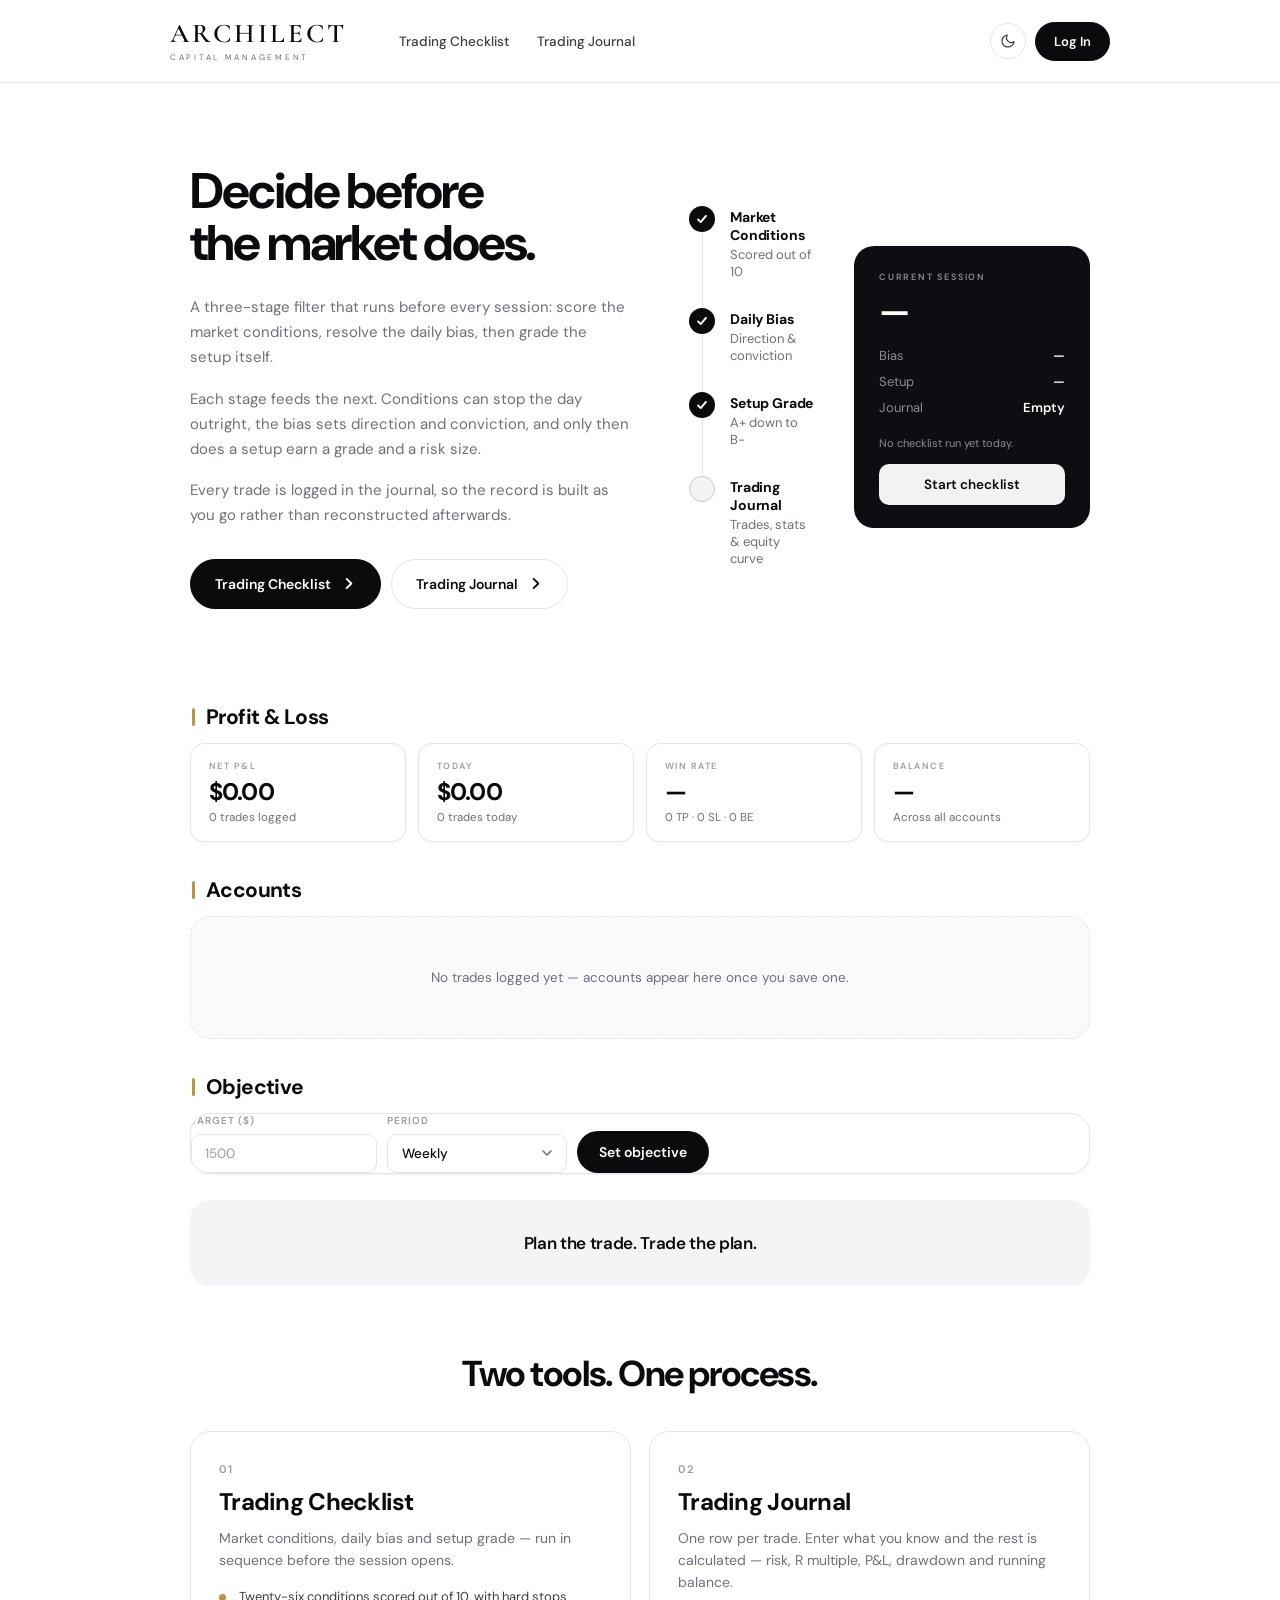
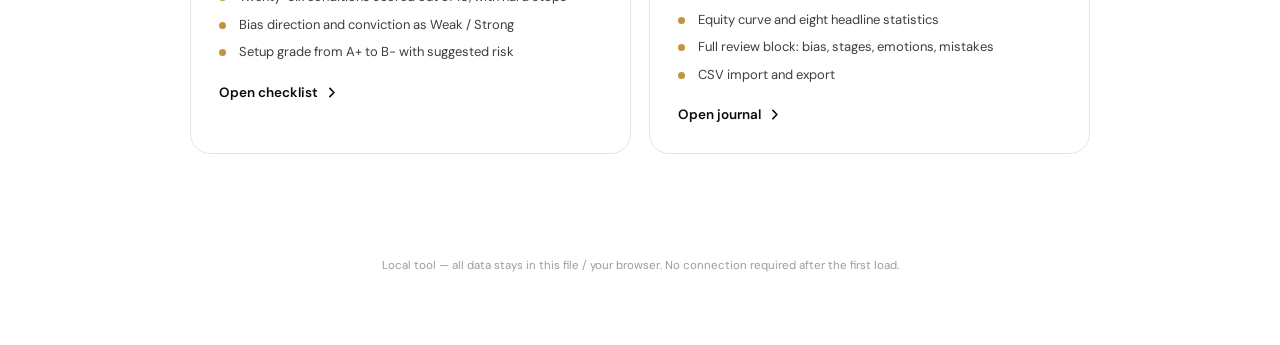
==== commit 748862cf: "Ajout du favicon" ====
--- a/index.html
+++ b/index.html
@@ -5,6 +5,10 @@
 <meta name="viewport" content="width=device-width, initial-scale=1, viewport-fit=cover">
 <meta name="view-transition" content="same-origin">
 <title>Archilect — Dashboard</title>
+<link rel="icon" type="image/x-icon" href="assets/favicon.ico">
+<link rel="icon" type="image/png" sizes="32x32" href="assets/favicon-32x32.png">
+<link rel="icon" type="image/png" sizes="16x16" href="assets/favicon-16x16.png">
+<link rel="apple-touch-icon" sizes="180x180" href="assets/apple-touch-icon.png">
 <script src="js/theme-preboot.js"></script>
 <script src="js/nav-direction-preboot.js"></script>
 <link rel="preconnect" href="https://fonts.googleapis.com">
--- a/css/tokens.css
+++ b/css/tokens.css
@@ -37,6 +37,7 @@
   --go:#0d8a5c;
   --go-soft:#e6f5ef;
   --go-line:#bfe3d4;
+  --go-deep:#0b6b47;
   --stop:#c62f22;
   --stop-soft:#fbebe9;
   --stop-line:#f3c9c4;
@@ -90,6 +91,7 @@
   --go:#3fbf8a;
   --go-soft:rgba(63,191,138,.14);
   --go-line:rgba(63,191,138,.30);
+  --go-deep:#22a374;
   --stop:#f0776a;
   --stop-soft:rgba(240,119,106,.14);
   --stop-line:rgba(240,119,106,.30);
--- a/css/layout.css
+++ b/css/layout.css
@@ -88,6 +88,8 @@
   padding:12px 4px 13px 4px;
   cursor:pointer; position:relative; background:none; border:none; color:inherit;
 }
+/* Locked until the previous step is validated (js/router.js applyStepGating). */
+.step:disabled{cursor:not-allowed; opacity:.4;}
 .step .rail{
   position:absolute; top:20px; left:-50%; width:100%; height:1.5px;
   background:var(--line); z-index:0;
@@ -174,6 +176,8 @@
   font-size:36px; font-weight:700; letter-spacing:-.035em; line-height:1;
   font-variant-numeric:tabular-nums;
 }
+.summary .score.go{color:var(--go);}
+.summary .score.stop{color:var(--stop);}
 .summary .score .of10{font-size:15px; color:var(--faint); font-weight:500; letter-spacing:-.01em;}
 /* Collapses sideways so the verdict pill slides across, matching the header strip. */
 .summary .score.score-collapse{
--- a/css/components.css
+++ b/css/components.css
@@ -4,7 +4,10 @@
   padding:14px 18px; border-bottom:1px solid var(--line-soft);
   border-left:3px solid transparent; transition:background-color .14s ease;
 }
-.item:last-child{border-bottom:none;}
+/* .item is now wrapped in a .collapsible for the Market Conditions list (see
+   js/market-conditions.js), so it's always its own parent's only child — target the
+   wrapper's last-child status instead, or every item would match this. */
+.card > .collapsible:last-child .item{border-bottom:none;}
 .item:hover{background:var(--hover);}
 .item.type-stop{border-left-color:var(--stop);}
 .item.type-bonus{border-left-color:var(--go);}
@@ -40,6 +43,11 @@
   font-size:12.5px; font-weight:600; cursor:pointer; min-width:52px;
 }
 .seg-btn:hover{border-color:var(--line-strong); color:var(--ink);}
+/* Validated/showcase state (js/bias-lock.js): the answered button stays as a plain badge,
+   its unanswered sibling disappears, and disabled blocks pointer + keyboard interaction. */
+.seg-btn:disabled{cursor:default;}
+.seg-btn:disabled:not(.active){display:none;}
+.seg-btn:disabled:hover{border-color:var(--line); color:inherit;}
 .seg-btn.active{background:var(--btn-bg); border-color:var(--btn-bg); color:var(--btn-fg);}
 .seg-btn.active:hover{background:var(--btn-bg); color:var(--btn-fg);}
 .seg-btn.active.sel-no{background:var(--grey-soft); border-color:var(--line); color:var(--ink-2);}
@@ -105,6 +113,12 @@
 }
 .cselect-trigger:hover{border-color:var(--line-strong);}
 .cselect-trigger:focus-visible{outline:none; border-color:var(--ink); box-shadow:0 0 0 3px var(--focus-ring);}
+/* Validated/showcase state (js/bias-lock.js) — reads as a plain label instead of a control. */
+.cselect-trigger:disabled{
+  cursor:default; background:var(--bg-alt); border-color:transparent; color:var(--ink);
+}
+.cselect-trigger:disabled:hover{border-color:transparent;}
+.cselect-trigger:disabled .cselect-chev{display:none;}
 .cselect.open .cselect-trigger{border-color:var(--ink); box-shadow:0 0 0 3px var(--focus-ring);}
 .cselect-chev{flex-shrink:0; transition:transform .24s cubic-bezier(.33,.1,.25,1);}
 .cselect-chev path{fill:none; stroke:var(--muted); stroke-width:1.6; stroke-linecap:round; stroke-linejoin:round;}
@@ -143,6 +157,11 @@
 .calc-row:last-child{border-bottom:none;}
 .calc-row .k{color:var(--muted);}
 .calc-row .v{font-weight:600; color:var(--ink); text-align:right; font-variant-numeric:tabular-nums;}
+.calc-row .v.go{color:var(--go);}
+.calc-row .v.stop{color:var(--stop);}
+.calc-row .v.caution{color:var(--caution);}
+.calc-row .v.aplus{color:var(--go-deep);}
+.calc-row .v.gold{color:var(--gold);}
 .hint{font-size:12.5px; color:var(--muted); margin:10px 2px 16px 2px; line-height:1.6;}
 
 /* ---------- Collapse animation ---------- */
@@ -178,10 +197,12 @@
 }
 .guide-table td{color:var(--ink-2);}
 .guide-table td.grade{font-weight:700; font-size:14px;}
-.grade-aplus{color:var(--go);}
-.grade-a{color:var(--ink);}
-.grade-b{color:var(--caution);}
-.grade-bminus{color:var(--stop);}
+/* .guide-table td already sets color at (0,1,1) specificity — a bare .grade-aplus class
+   alone (0,1,0) loses to it, so these need the td.grade- qualifier to actually win. */
+.guide-table td.grade-aplus{color:var(--go-deep);}
+.guide-table td.grade-a{color:var(--go);}
+.guide-table td.grade-b{color:var(--caution);}
+.guide-table td.grade-bminus{color:var(--stop);}
 
 /* ---------- Modal (trade review prompt) ---------- */
 .modal-overlay{
--- a/css/journal-widget.css
+++ b/css/journal-widget.css
@@ -118,7 +118,7 @@
   font-size:14px; padding:4px 6px; border-radius:6px;
 }
 .news-row-del:hover{color:var(--stop); background:var(--stop-soft);}
-.news-empty{padding:20px 24px; margin-top:14px; font-size:12.5px; display:none;}
+.news-empty{padding:20px 24px; margin-top:14px; font-size:12.5px; display:none; border-style:solid;}
 .news-empty.show{display:block;}
 @media (max-width:560px){
   .news-form{flex-wrap:wrap;}
--- a/css/navigation.css
+++ b/css/navigation.css
@@ -1,3 +1,18 @@
+/* Shared by every panel's validate/edit pair (Market Conditions, Bias, ...) — targets by
+   class, not id, so any panel can reuse it just by giving its two buttons .save-btn/.tool-btn. */
+.mc-validate-bar{margin-top:20px;}
+.mc-validate-bar .tool-btn{width:100%; padding:12px 20px; text-align:center;}
+/* Plays automatically whenever either button goes from display:none to visible — a plain
+   display swap can't be transitioned, but a CSS animation restarts every time an element
+   re-enters the render tree, so no extra JS is needed for the pop-in. */
+.mc-validate-bar .save-btn, .mc-validate-bar .tool-btn{
+  animation:mc-btn-pop .28s cubic-bezier(.22,.61,.36,1) both;
+}
+@keyframes mc-btn-pop{from{opacity:0; transform:translateY(5px) scale(.98);} to{opacity:1; transform:translateY(0) scale(1);}}
+@media (prefers-reduced-motion:reduce){
+  .mc-validate-bar .save-btn, .mc-validate-bar .tool-btn{animation:none !important;}
+}
+
 /* ---------- Bottom-of-panel navigation ---------- */
 .panel-nav{
   display:flex; align-items:center; gap:12px; flex-wrap:wrap;
@@ -11,6 +26,8 @@
   transition:background-color .16s ease, border-color .16s ease, color .16s ease;
 }
 .nav-btn svg{width:15px; height:15px; flex-shrink:0;}
+/* Locked until the previous step is validated (js/router.js applyStepGating). */
+.nav-btn:disabled{cursor:not-allowed; opacity:.45; background:var(--bg-alt); border-color:var(--line); color:var(--faint);}
 .nav-btn.next{background:var(--btn-bg); color:var(--btn-fg); border:1px solid var(--btn-bg);}
 .nav-btn.next:hover{background:var(--btn-bg-hover); border-color:var(--btn-bg-hover);}
 .nav-btn.back{background:transparent; color:var(--ink-2); border:1px solid var(--line);}
--- a/css/dashboard.css
+++ b/css/dashboard.css
@@ -23,7 +23,7 @@
 .obj-form .jf{min-width:150px;}
 .obj-empty{font-size:13.5px; color:var(--muted); margin-bottom:14px; line-height:1.6;}
 
-.dash-checklist-note{font-size:11px; color:#8b8c95; margin-top:10px; display:block;}
+.dash-checklist-note{font-size:11px; color:#8b8c95; margin:10px 0 14px 0; display:block;}
 
 @media (max-width:560px){
   .dash-accounts-grid{grid-template-columns:1fr;}
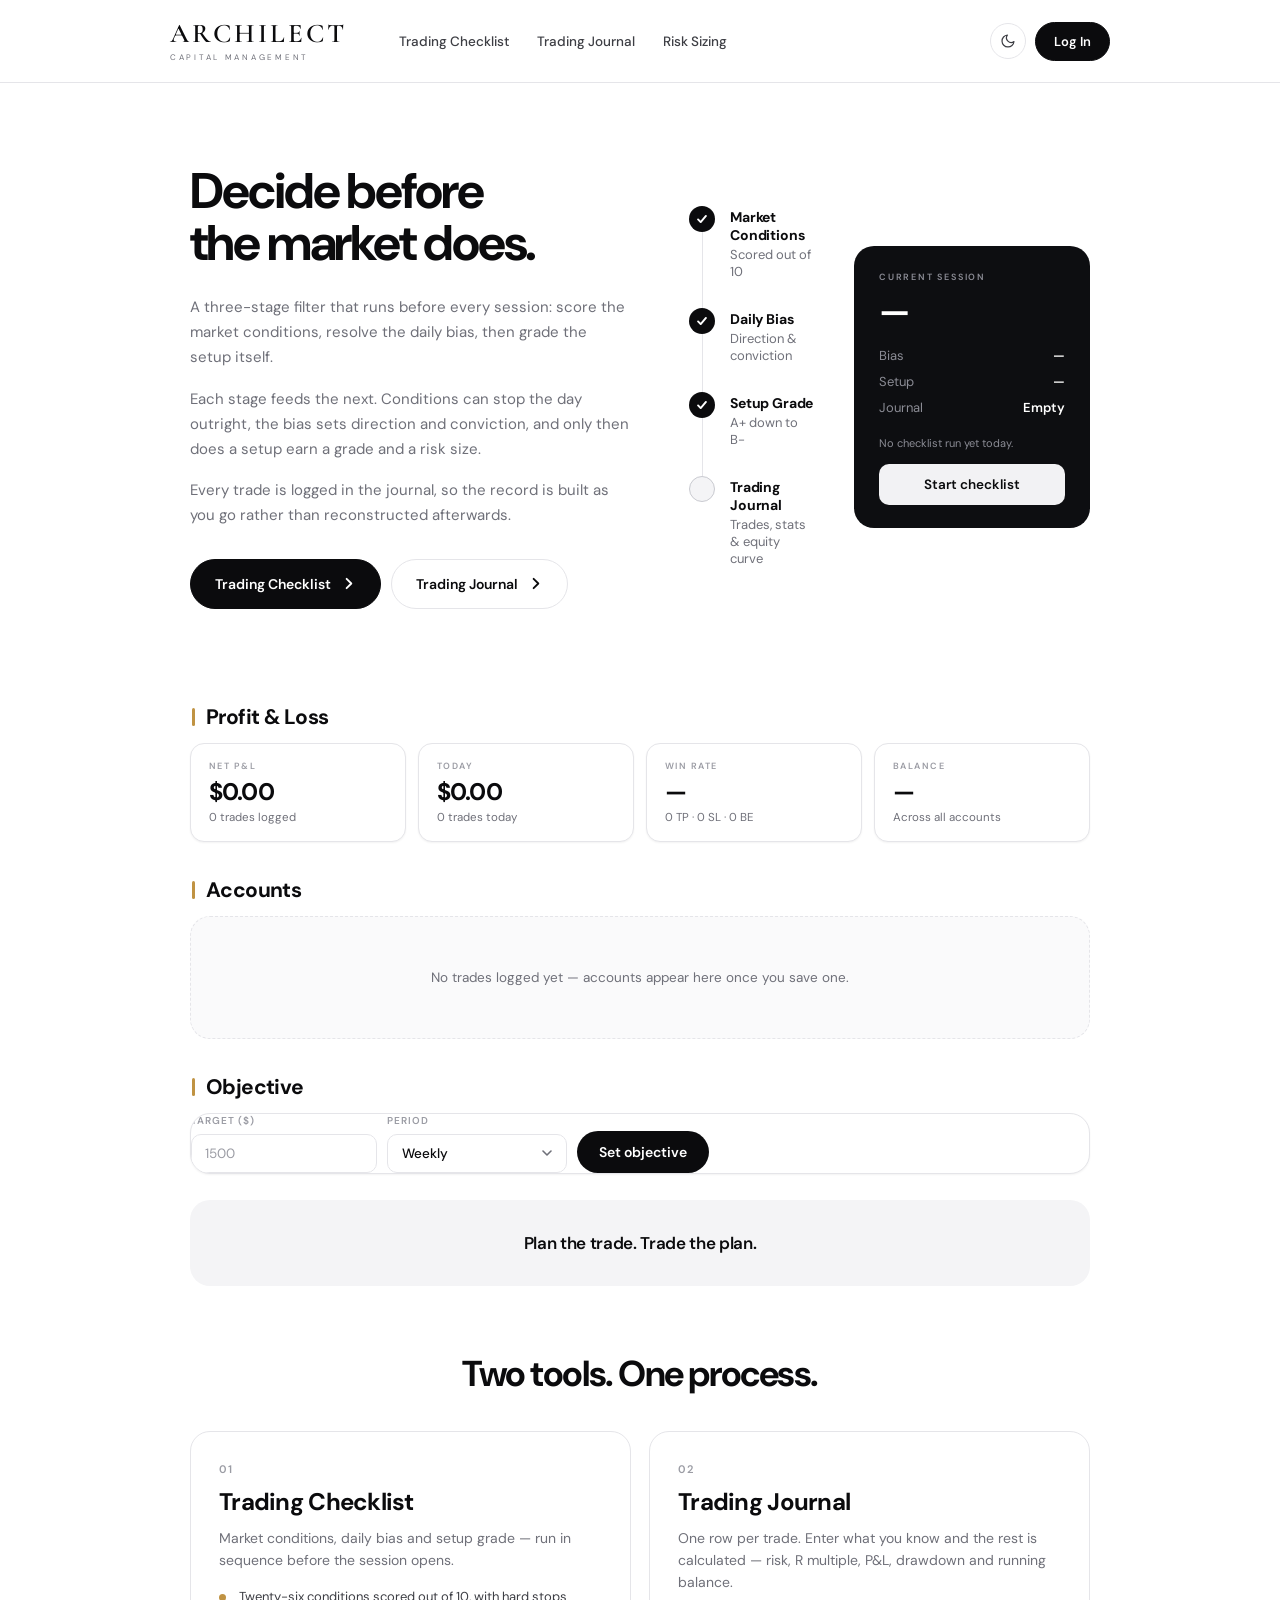
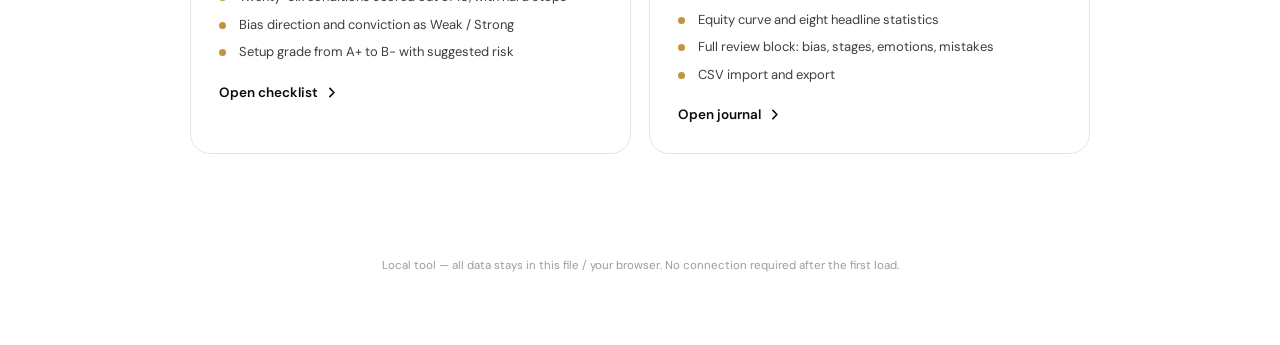
==== commit df673fe9: "Description des modifications" ====
--- a/index.html
+++ b/index.html
@@ -33,6 +33,7 @@
     <nav class="home-nav">
       <a class="home-navlink" href="trading-checklist.html">Trading Checklist</a>
       <a class="home-navlink" href="trading-journal.html">Trading Journal</a>
+      <a class="home-navlink" href="risk-sizing.html">Risk Sizing</a>
     </nav>
     <div class="header-actions">
       <button class="icon-btn" id="themeBtn" type="button" aria-label="Toggle day / night theme" title="Toggle day / night theme">
--- a/css/layout.css
+++ b/css/layout.css
@@ -5,6 +5,29 @@
   backdrop-filter:blur(14px);
   border-bottom:1px solid var(--line);
   padding:20px 20px 0 20px;
+  /* The stepper inside collapses/expands on scroll (js/header-scroll.js). Without this, the
+     browser's scroll-anchoring "helpfully" nudges scrollY to compensate for the header's own
+     height change, which the scroll listener then reads as the user reversing direction —
+     collapse and expand fire back-to-back in a feedback loop. */
+  overflow-anchor:none;
+  transition:padding-bottom .3s cubic-bezier(.33,.1,.25,1);
+}
+/* With the stepper's own height collapsed away, the status strip loses the breathing room its
+   padding used to give it above the header's border-bottom — this puts a little back. */
+header.app-header.stepper-collapsed{ padding-bottom:16px; }
+body.booting header.app-header{ transition:none; }
+/* Re-expanding pushes the sticky header taller, which pushes the page content down under it;
+   scroll anchoring compensates by silently absorbing that much of the user's upward scroll to
+   keep the content visually still, so the longer the transition runs, the longer scrolling up
+   feels like it's "stuck". components/collapsible.js's default .46s/.42s timing is tuned for
+   the checklist's Yes/No sections, which aren't scroll-linked and don't have this problem —
+   scoped down here so only the header's own stepper animates fast enough that the effect is
+   barely noticeable. */
+header.app-header .collapsible{
+  transition:grid-template-rows .16s cubic-bezier(.33,.1,.25,1), opacity .12s ease;
+}
+header.app-header .collapsible.collapsed{
+  transition:grid-template-rows .14s cubic-bezier(.33,.1,.25,1), opacity .1s ease;
 }
 .header-top{
   display:flex; align-items:center; justify-content:space-between;
